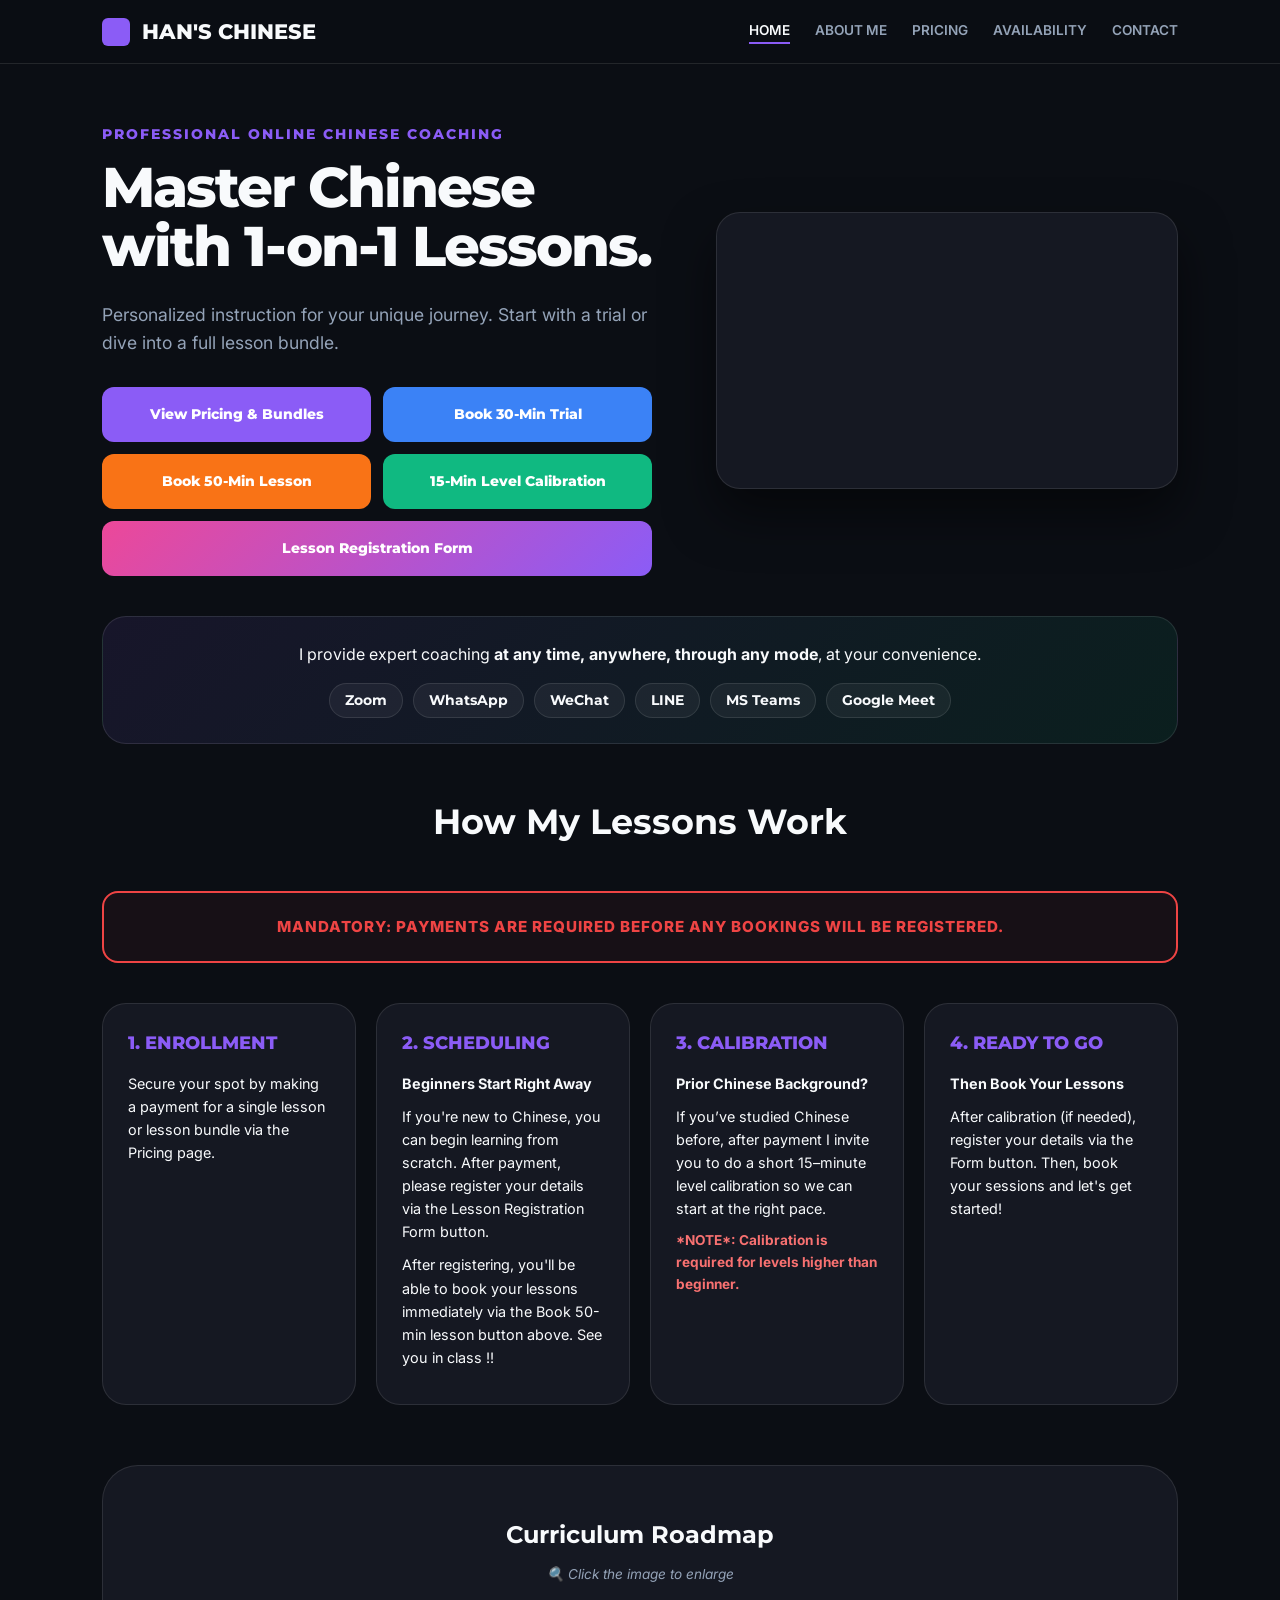
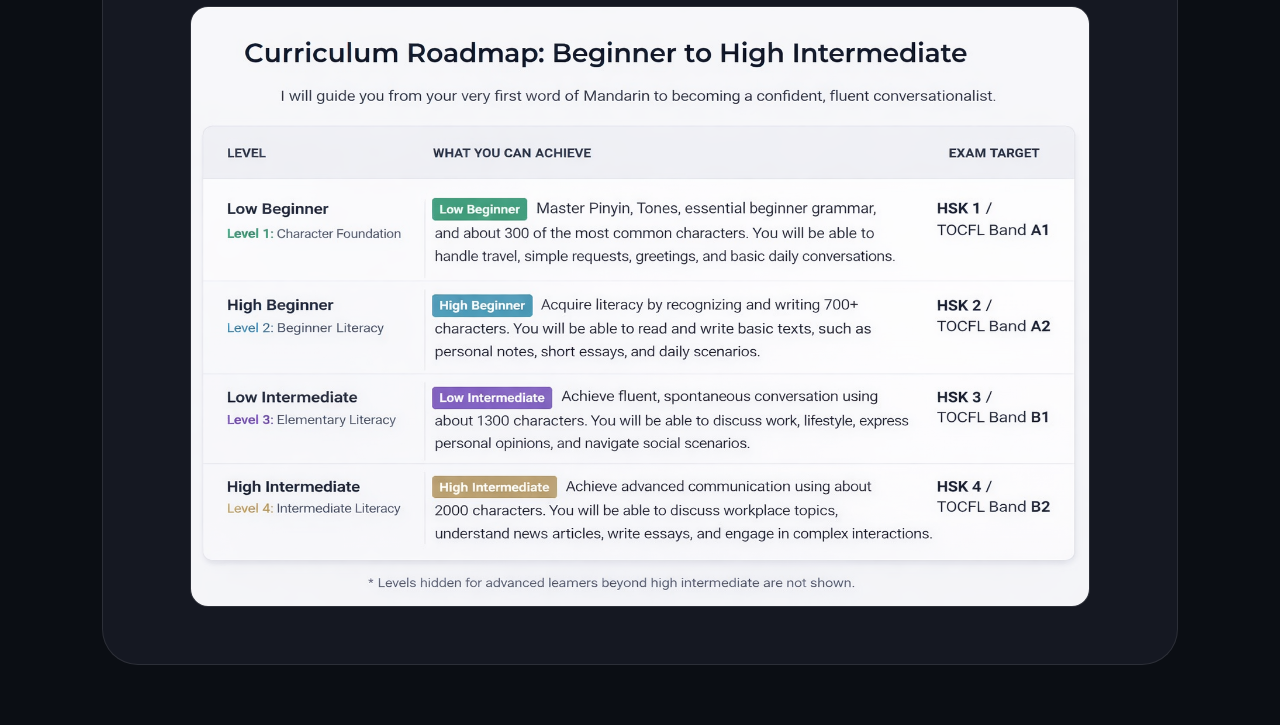
==== index.html @ 1863c6b6 "Update index.html" ====
<!DOCTYPE html>
<html lang="en">
<head>
    <meta charset="UTF-8">
    <meta name="viewport" content="width=device-width, initial-scale=1.0">
    <title>Han's Chinese | Professional 1-on-1 Coaching</title>
    <link href="https://fonts.googleapis.com/css2?family=Montserrat:wght@400;700;800&family=Inter:wght@400;500;600&display=swap" rel="stylesheet">
    <style>
        :root {
            --bg-dark: #0b0e14;
            --card-bg: rgba(26, 29, 41, 0.7);
            --accent-purple: #8b5cf6;
            --accent-orange: #f97316;
            --accent-green: #10b981;
            --accent-blue: #3b82f6;
            --accent-pink: linear-gradient(135deg, #ec4899 0%, #8b5cf6 100%);
            --text-main: #f8fafc;
            --text-dim: #94a3b8;
            --border: rgba(255, 255, 255, 0.1);
        }

        * { box-sizing: border-box; margin: 0; padding: 0; }
        body { 
            background-color: var(--bg-dark); 
            color: var(--text-main); 
            line-height: 1.6; 
            font-family: 'Inter', sans-serif;
            overflow-x: hidden;
        }

        h1, h2, h3, .logo, .btn, .t-btn, .sub-head, .step-header, .mode-tag { font-family: 'Montserrat', sans-serif; }

        nav { 
            display: flex; justify-content: space-between; align-items: center; 
            padding: 15px 8%; background: rgba(11, 14, 20, 0.95); 
            backdrop-filter: blur(12px); -webkit-backdrop-filter: blur(12px);
            position: sticky; top: 0; z-index: 1000; border-bottom: 1px solid var(--border); 
        }
        .logo { font-size: 1.3rem; font-weight: 800; cursor: pointer; display: flex; align-items: center; gap: 12px; }
        .logo-box { background: var(--accent-purple); width: 28px; height: 28px; border-radius: 6px; }
        .nav-links { display: flex; gap: 25px; }
        .nav-links a { color: var(--text-dim); text-decoration: none; transition: 0.3s; font-weight: 600; font-size: 0.85rem; cursor: pointer; }
        .nav-links a:hover, .nav-links a.active-link { color: var(--text-main); border-bottom: 2px solid var(--accent-purple); }

        section { padding: 60px 8%; max-width: 1400px; margin: 0 auto; display: none; }
        section.active { display: block; animation: fadeIn 0.7s ease-out; }
        @keyframes fadeIn { from { opacity: 0; transform: translateY(15px); } to { opacity: 1; transform: translateY(0); } }

        /* HOME STYLES */
        .hero { display: grid; grid-template-columns: 1.1fr 0.9fr; gap: 50px; align-items: center; margin-bottom: 40px; }
        .sub-head { color: var(--accent-purple); font-weight: 800; text-transform: uppercase; letter-spacing: 2px; font-size: 0.85rem; display: block; margin-bottom: 12px; }
        .hero-content h1 { font-size: 3.5rem; line-height: 1.05; font-weight: 800; margin-bottom: 25px; letter-spacing: -2px; }
        .hero-content p { color: var(--text-dim); font-size: 1.1rem; margin-bottom: 30px; }
        .video-box { background: var(--card-bg); padding: 10px; border-radius: 24px; border: 1px solid var(--border); box-shadow: 0 25px 50px rgba(0,0,0,0.5); }
        .video-box iframe { width: 100%; aspect-ratio: 16/9; border-radius: 16px; border: none; }
        .mode-highlight { background: linear-gradient(135deg, rgba(139, 92, 246, 0.1) 0%, rgba(16, 185, 129, 0.1) 100%); border: 1px solid var(--border); padding: 25px; border-radius: 24px; text-align: center; margin-bottom: 50px; }
        .mode-tags { display: flex; flex-wrap: wrap; justify-content: center; gap: 10px; margin-top: 15px; }
        .mode-tag { background: rgba(255,255,255,0.05); padding: 6px 15px; border-radius: 50px; font-size: 0.85rem; font-weight: 700; border: 1px solid var(--border); }

        /* BUTTONS */
        .btn-stack { display: grid; grid-template-columns: 1fr 1fr; gap: 12px; max-width: 550px; }
        .btn { padding: 16px; border-radius: 12px; border: none; font-weight: 800; cursor: pointer; transition: 0.3s; text-align: center; text-decoration: none; color: white; display: block; font-size: 0.9rem; }
        .btn-purple { background: var(--accent-purple); }
        .btn-orange { background: var(--accent-orange); }
        .btn-green { background: var(--accent-green); }
        .btn-blue { background: var(--accent-blue); }
        .btn-pink { background: var(--accent-pink); }
        .btn-wise { background: #00b67a; }
        .btn:hover { transform: translateY(-3px); filter: brightness(1.1); box-shadow: 0 10px 20px rgba(0,0,0,0.2); }
        .btn-full { grid-column: span 2; }

        /* ROADMAP & STEPS */
        .mandatory-box { border: 2px solid #ef4444; background: rgba(239, 68, 68, 0.05); color: #ef4444; padding: 22px; border-radius: 16px; text-align: center; font-weight: 800; margin: 40px 0; text-transform: uppercase; font-size: 0.95rem; letter-spacing: 1px; }
        .steps-grid { display: grid; grid-template-columns: repeat(4, 1fr); gap: 20px; margin-bottom: 60px; align-items: stretch; }
        .step-card { background: var(--card-bg); padding: 25px; border-radius: 24px; border: 1px solid var(--border); display: flex; flex-direction: column; }
        .step-header { font-weight: 800; color: var(--accent-purple); font-size: 1.1rem; margin-bottom: 15px; text-transform: uppercase; }
        .step-card p { font-size: 0.9rem; margin-bottom: 10px; }
        .roadmap-container { text-align:center; background: var(--card-bg); padding: 50px; border-radius: 36px; border: 1px solid var(--border); }
        .roadmap-img { width:100%; max-width:900px; margin-top:20px; border-radius:18px; cursor:zoom-in; border: 1px solid var(--border); }
        .click-hint { color: var(--text-dim); font-size: 0.85rem; font-style: italic; margin-top: 10px; display: block; }

        /* PRICING */
        .currency-helper { background: rgba(59, 130, 246, 0.1); border: 1px dashed var(--accent-blue); padding: 15px; border-radius: 12px; margin-bottom: 30px; text-align: center; font-size: 0.9rem; }
        .currency-helper a { color: var(--accent-blue); font-weight: 700; text-decoration: none; border-bottom: 1px solid var(--accent-blue); }
        .toggle-wrap { display: flex; justify-content: center; gap: 15px; margin-bottom: 40px; }
        .t-btn { padding: 14px 35px; border-radius: 100px; border: 2px solid var(--accent-purple); background: transparent; color: white; cursor: pointer; font-weight: 800; transition: 0.3s; }
        .t-btn.active { background: var(--accent-purple); }
        .p-grid { display: grid; grid-template-columns: repeat(auto-fit, minmax(320px, 1fr)); gap: 30px; justify-content: center; }
        .p-card { background: var(--card-bg); padding: 40px; border-radius: 32px; border: 1px solid var(--border); text-align: center; display: flex; flex-direction: column; }
        .p-card h3 { font-size: 1.2rem; margin-bottom: 10px; }
        .p-card h2 { font-size: 3.5rem; margin-bottom: 25px; font-weight: 800; color: var(--text-main); }
        .qr-row { display: grid; grid-template-columns: repeat(3, 1fr); gap: 12px; margin: 15px 0 5px; }
        .qr-box { background: white; padding: 6px; border-radius: 10px; cursor: pointer; transition: 0.2s; }
        .qr-box:hover { transform: scale(1.05); }
        .qr-box img { width: 100%; display: block; border-radius: 4px; }

        /* CONTACT SECTION - NEW FRIENDLY STYLE */
        .contact-box { background: var(--card-bg); padding: 60px; border-radius: 40px; border: 1px solid var(--border); max-width: 800px; margin: 0 auto; text-align: center; }
        .contact-icon { font-size: 3rem; margin-bottom: 20px; display: block; }
        .contact-title { font-size: 2.8rem; margin-bottom: 15px; font-weight: 800; background: var(--accent-pink); -webkit-background-clip: text; -webkit-text-fill-color: transparent; }
        .contact-intro { font-size: 1.1rem; color: var(--text-dim); margin-bottom: 40px; max-width: 500px; margin-left: auto; margin-right: auto; }
        .contact-method { background: rgba(255,255,255,0.03); padding: 30px; border-radius: 20px; border: 1px solid var(--border); display: inline-block; min-width: 300px; }
        .email-label { color: var(--accent-purple); font-weight: 800; text-transform: uppercase; letter-spacing: 2px; font-size: 0.8rem; margin-bottom: 8px; display: block; }
        .email-link { font-size: 1.6rem; color: var(--text-main); text-decoration: none; font-weight: 700; transition: 0.3s; }
        .email-link:hover { color: var(--accent-purple); }
        .time-badge { margin-top: 20px; display: inline-block; padding: 6px 15px; background: rgba(16, 185, 129, 0.1); border: 1px solid var(--accent-green); color: var(--accent-green); border-radius: 50px; font-size: 0.85rem; font-weight: 600; }

        /* MODAL */
        #modal { display: none; position: fixed; top: 0; left: 0; width: 100%; height: 100%; background: rgba(0,0,0,0.92); z-index: 2000; justify-content: center; align-items: center; padding: 20px; }
        #modal img { max-width: 100%; max-height: 90vh; border-radius: 12px; }

        @media (max-width: 1200px) { .steps-grid { grid-template-columns: repeat(2, 1fr); } }
        @media (max-width: 768px) { .hero, .steps-grid { grid-template-columns: 1fr; } .btn-stack { grid-template-columns: 1fr; } .btn-full { grid-column: span 1; } .nav-links { display: none; } .contact-box { padding: 40px 20px; } }
    </style>
</head>
<body>

    <nav>
        <div class="logo" onclick="navTo('home')"><div class="logo-box"></div> HAN'S CHINESE</div>
        <div class="nav-links">
            <a id="l-home" onclick="navTo('home')" class="active-link">HOME</a>
            <a id="l-about" onclick="navTo('about')">ABOUT ME</a>
            <a id="l-pricing" onclick="navTo('pricing')">PRICING</a>
            <a href="https://cal.com/sihan/general-availability-view-only" target="_blank">AVAILABILITY</a>
            <a id="l-contact" onclick="navTo('contact')">CONTACT</a>
        </div>
    </nav>

    <section id="home" class="active">
        <div class="hero">
            <div class="hero-content">
                <span class="sub-head">Professional Online Chinese Coaching</span>
                <h1>Master Chinese with 1-on-1 Lessons.</h1>
                <p>Personalized instruction for your unique journey. Start with a trial or dive into a full lesson bundle.</p>
                
                <div class="btn-stack">
                    <button class="btn btn-purple" onclick="navTo('pricing')">View Pricing & Bundles</button>
                    <a href="https://cal.com/sihan/30min" target="_blank" class="btn btn-blue">Book 30-Min Trial</a>
                    <a href="https://cal.com/sihan/50min" target="_blank" class="btn btn-orange">Book 50-Min Lesson</a>
                    <a href="https://forms.office.com/Pages/ResponsePage.aspx?id=DQSIkWdsW0yxEjajBLZtrQAAAAAAAAAAAAMAALq-qMVURThYUDlNU1I5VjZKT1JOODc4MEI1T0dHWi4u" target="_blank" class="btn btn-green">15-Min Level Calibration</a>
                    <a href="https://forms.office.com/Pages/ResponsePage.aspx?id=DQSIkWdsW0yxEjajBLZtrQAAAAAAAAAAAAMAALq-qMVUQzZQS0lMUE5QNEI5SEVDTlo2U1RQUkY4Ny4u" target="_blank" class="btn btn-pink btn-full">Lesson Registration Form</a>
                </div>
            </div>
            <div class="video-box">
                <iframe src="https://www.youtube.com/embed/JhUmcAdRCO4?autoplay=1&mute=1&loop=1&playlist=JhUmcAdRCO4" allow="autoplay; encrypted-media" allowfullscreen></iframe>
            </div>
        </div>

        <div class="mode-highlight">
            <p>I provide expert coaching <strong>at any time, anywhere, through any mode</strong>, at your convenience.</p>
            <div class="mode-tags">
                <div class="mode-tag">Zoom</div><div class="mode-tag">WhatsApp</div><div class="mode-tag">WeChat</div>
                <div class="mode-tag">LINE</div><div class="mode-tag">MS Teams</div><div class="mode-tag">Google Meet</div>
            </div>
        </div>

        <h2 style="text-align:center; font-size: 2.2rem; margin-bottom: 10px;">How My Lessons Work</h2>
        
        <div class="mandatory-box">
            MANDATORY: Payments are required before any bookings will be registered.
        </div>

        <div class="steps-grid">
            <div class="step-card">
                <div class="step-header">1. Enrollment</div>
                <p>Secure your spot by making a payment for a single lesson or lesson bundle via the Pricing page.</p>
            </div>
            <div class="step-card">
                <div class="step-header">2. Scheduling</div>
                <p><strong>Beginners Start Right Away</strong></p>
                <p>If you're new to Chinese, you can begin learning from scratch. After payment, please register your details via the Lesson Registration Form button.</p>
                <p>After registering, you'll be able to book your lessons immediately via the Book 50-min lesson button above. See you in class !!</p>
            </div>
            <div class="step-card">
                <div class="step-header">3. Calibration</div>
                <p><strong>Prior Chinese Background?</strong></p>
                <p>If you’ve studied Chinese before, after payment I invite you to do a short 15–minute level calibration so we can start at the right pace.</p>
                <p style="color: #f87171; font-weight: 700; font-size: 0.85rem;">*NOTE*: Calibration is required for levels higher than beginner.</p>
            </div>
            <div class="step-card">
                <div class="step-header">4. Ready to Go</div>
                <p><strong>Then Book Your Lessons</strong></p>
                <p>After calibration (if needed), register your details via the Form button. Then, book your sessions and let's get started!</p>
            </div>
        </div>

        <div class="roadmap-container">
            <h2>Curriculum Roadmap</h2>
            <span class="click-hint">🔍 Click the image to enlarge</span>
            <img src="Chi Lesson Roadmap for Eng Learners.png" class="roadmap-img" onclick="pop(this.src)" alt="Curriculum Roadmap">
        </div>
    </section>

    <section id="about">
        <div style="display: grid; grid-template-columns: 0.7fr 1.3fr; gap: 50px; align-items: start; background: var(--card-bg); padding: 50px; border-radius: 32px; border: 1px solid var(--border);">
            <div style="text-align: center;">
                <img src="placeholder.jpg" style="width: 100%; border-radius: 20px; border: 4px solid var(--accent-purple);" alt="Han's Profile">
            </div>
            <div>
                <h2 style="font-size: 3rem; margin-bottom: 20px;">Hello, I'm Han</h2>
                <p style="font-size: 1.1rem; margin-bottom: 30px;">I am Singaporean, of Chinese ethnicity, with a bilingual background in English and Mandarin. I would be delighted to assist you in beginning and continuing your Chinese learning journey.</p>
                <h3 style="margin-bottom: 15px; color: var(--accent-purple);">Qualifications</h3>
                <ul style="list-style: none; color: var(--text-dim);">
                    <li style="margin-bottom: 12px;">✓ Bachelor’s degree from RMIT University, Australia</li>
                    <li style="margin-bottom: 12px;">✓ TESOL Diploma</li>
                    <li style="margin-bottom: 12px;">✓ JLPT N3 Japanese Language Proficiency Certification</li>
                    <li style="margin-bottom: 12px;">✓ Lived/Worked in Singapore, Australia, Philippines, Canada, and Japan</li>
                    <li style="margin-bottom: 12px;">✓ Teaching experience at elementary school in Fukuoka, Japan</li>
                </ul>
            </div>
        </div>
    </section>

    <section id="pricing">
        <div style="text-align:center; margin-bottom:20px;">
            <p style="color:var(--accent-orange); font-weight:800; font-size: 1.2rem;">ALL FEES IN SINGAPORE DOLLARS (SGD)</p>
        </div>
        <div class="currency-helper">
            🌍 Not sure about the price in your currency? 
            <a href="https://www.google.com/search?q=SGD+to+USD" target="_blank">Click here for an Instant Currency Converter</a>
        </div>
        <div class="toggle-wrap">
            <button id="ts" class="t-btn active" onclick="setPr('s')">SINGLE LESSONS</button>
            <button id="tb" class="t-btn" onclick="setPr('b')">LESSON BUNDLES</button>
        </div>
        <div id="ps" class="p-grid">
            <div class="p-card">
                <h3>30-Min Trial</h3><h2>$20</h2>
                <div class="qr-row">
                    <div class="qr-box" onclick="pop('paypal-20.png')"><img src="paypal-20.png"></div>
                    <div class="qr-box" onclick="pop('wise-20.png')"><img src="wise-20.png"></div>
                    <div class="qr-box" onclick="pop('alipay-20.jpeg')"><img src="alipay-20.jpeg"></div>
                </div>
                <span class="click-hint" style="margin-bottom: 15px;">🔍 Click QR to enlarge</span>
                <a href="https://www.paypal.com/ncp/payment/SRLXUXVQHPX5Y" target="_blank" class="btn btn-purple">Pay via PayPal</a>
                <a href="https://wise.com/pay/me/shchen81" target="_blank" class="btn btn-wise" style="margin-top:8px;">Pay via Wise</a>
            </div>
            <div class="p-card">
                <h3>50-Min Lesson</h3><h2>$50</h2>
                <div class="qr-row">
                    <div class="qr-box" onclick="pop('paypal-50.png')"><img src="paypal-50.png"></div>
                    <div class="qr-box" onclick="pop('wise-50.png')"><img src="wise-50.png"></div>
                    <div class="qr-box" onclick="pop('alipay-50.jpeg')"><img src="alipay-50.jpeg"></div>
                </div>
                <span class="click-hint" style="margin-bottom: 15px;">🔍 Click QR to enlarge</span>
                <a href="https://www.paypal.com/ncp/payment/2PR4WY2H9E762" target="_blank" class="btn btn-purple">Pay via PayPal</a>
                <a href="https://wise.com/pay/me/shchen81" target="_blank" class="btn btn-wise" style="margin-top:8px;">Pay via Wise</a>
            </div>
        </div>
        <div id="pb" class="p-grid" style="display:none;">
            <div class="p-card">
                <h3>5 Lessons</h3><h2>$245</h2>
                <div class="qr-row">
                    <div class="qr-box" onclick="pop('paypal-245.png')"><img src="paypal-245.png"></div>
                    <div class="qr-box" onclick="pop('wise-245.png')"><img src="wise-245.png"></div>
                    <div class="qr-box" onclick="pop('alipay-245.jpeg')"><img src="alipay-245.jpeg"></div>
                </div>
                <span class="click-hint" style="margin-bottom: 15px;">🔍 Click QR to enlarge</span>
                <a href="https://www.paypal.com/ncp/payment/JXGK2EWQ49Y9L" target="_blank" class="btn btn-purple">Pay via PayPal</a>
                <a href="https://wise.com/pay/me/shchen81" target="_blank" class="btn btn-wise" style="margin-top:8px;">Pay via Wise</a>
            </div>
            <div class="p-card">
                <h3>10 Lessons</h3><h2>$490</h2>
                <div class="qr-row">
                    <div class="qr-box" onclick="pop('paypal-490.png')"><img src="paypal-490.png"></div>
                    <div class="qr-box" onclick="pop('wise-490.png')"><img src="wise-490.png"></div>
                    <div class="qr-box" onclick="pop('alipay-490.jpeg')"><img src="alipay-490.jpeg"></div>
                </div>
                <span class="click-hint" style="margin-bottom: 15px;">🔍 Click QR to enlarge</span>
                <a href="https://www.paypal.com/ncp/payment/YXQ2YVFEACN3Y" target="_blank" class="btn btn-purple">Pay via PayPal</a>
                <a href="https://wise.com/pay/me/shchen81" target="_blank" class="btn btn-wise" style="margin-top:8px;">Pay via Wise</a>
            </div>
            <div class="p-card">
                <h3>20 Lessons</h3><h2>$970</h2>
                <div class="qr-row">
                    <div class="qr-box" onclick="pop('paypal-970.png')"><img src="paypal-970.png"></div>
                    <div class="qr-box" onclick="pop('wise-970.png')"><img src="wise-970.png"></div>
                    <div class="qr-box" onclick="pop('alipay-970.jpeg')"><img src="alipay-970.jpeg"></div>
                </div>
                <span class="click-hint" style="margin-bottom: 15px;">🔍 Click QR to enlarge</span>
                <a href="https://www.paypal.com/ncp/payment/HBNXK3T4W7QAL" target="_blank" class="btn btn-purple">Pay via PayPal</a>
                <a href="https://wise.com/pay/me/shchen81" target="_blank" class="btn btn-wise" style="margin-top:8px;">Pay via Wise</a>
            </div>
        </div>
    </section>

    <section id="contact">
        <div class="contact-box">
            <span class="contact-icon">👋</span>
            <h2 class="contact-title">Let’s Connect!</h2>
            <p class="contact-intro">Have a question about the curriculum or scheduling? I'm here to help you on your language journey.</p>
            
            <div class="contact-method">
                <span class="email-label">Preferred Contact Email</span>
                <a href="mailto:shchen81@gmail.com" class="email-link">shchen81@gmail.com</a>
                <br>
                <div class="time-badge">Response time: Usually within 3 days</div>
            </div>
            
            <p style="margin-top: 40px; color: var(--text-dim); font-size: 0.9rem;">Looking forward to hearing from you!</p>
        </div>
    </section>

    <div id="modal" onclick="this.style.display='none'"><img id="mImg" src=""></div>

    <script>
        function navTo(id) {
            document.querySelectorAll('section').forEach(s => s.classList.remove('active'));
            document.querySelectorAll('.nav-links a').forEach(a => a.classList.remove('active-link'));
            
            const targetSection = document.getElementById(id);
            if (targetSection) {
                targetSection.classList.add('active');
                const link = document.getElementById('l-' + id);
                if(link) link.classList.add('active-link');
                
                // FIXED: This updates the URL so refresh works
                window.location.hash = id;
                window.scrollTo(0,0);
            }
        }

        function setPr(t) {
            document.getElementById('ps').style.display = t === 's' ? 'grid' : 'none';
            document.getElementById('pb').style.display = t === 'b' ? 'grid' : 'none';
            document.getElementById('ts').classList.toggle('active', t === 's');
            document.getElementById('tb').classList.toggle('active', t === 'b');
        }

        function pop(s) { document.getElementById('mImg').src = s; document.getElementById('modal').style.display = 'flex'; }

        // FIXED: This runs when the page loads to check if the user refreshed a specific tab
        window.addEventListener('load', () => {
            const hash = window.location.hash.replace('#', '');
            if (hash && ['home', 'about', 'pricing', 'contact'].includes(hash)) {
                navTo(hash);
            } else {
                navTo('home');
            }
        });
    </script>
</body>
</html>
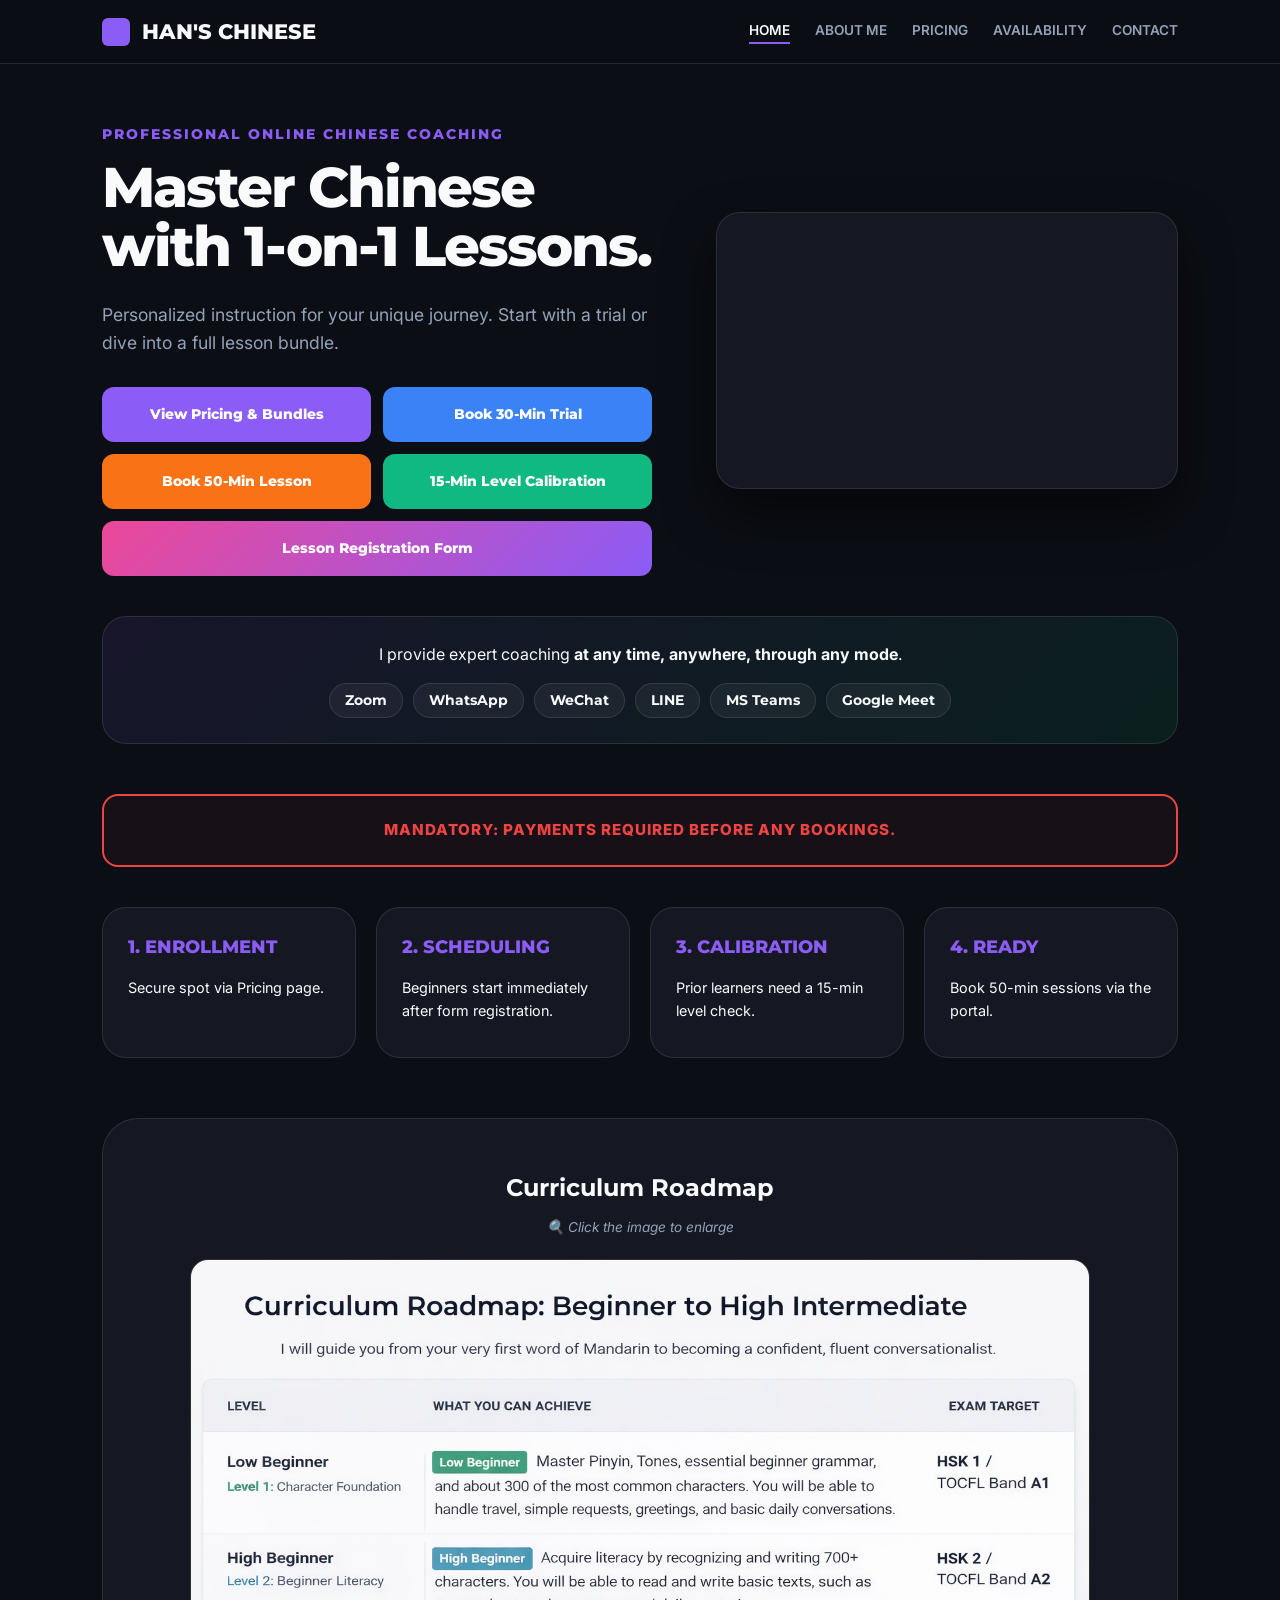
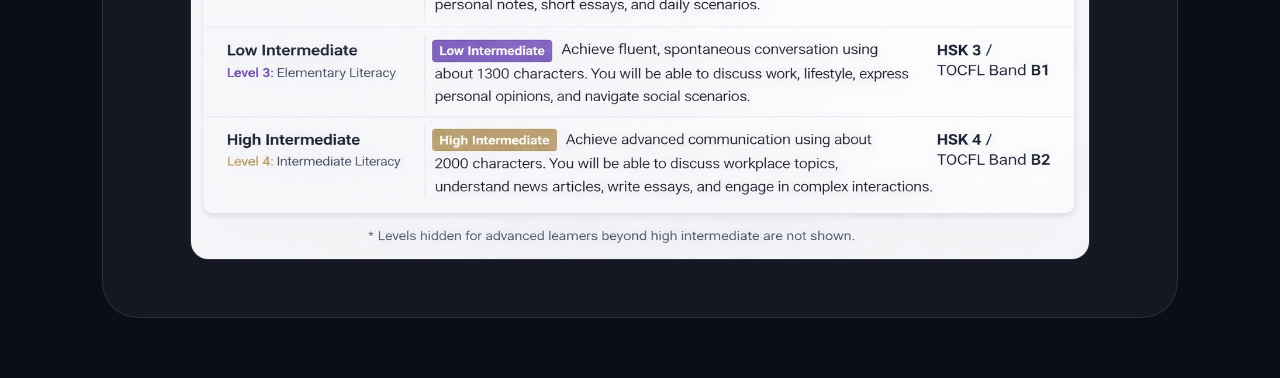
==== commit 2ee4415f: "Update index.html" ====
--- a/index.html
+++ b/index.html
@@ -42,11 +42,12 @@
         .nav-links a { color: var(--text-dim); text-decoration: none; transition: 0.3s; font-weight: 600; font-size: 0.85rem; cursor: pointer; }
         .nav-links a:hover, .nav-links a.active-link { color: var(--text-main); border-bottom: 2px solid var(--accent-purple); }
 
+        /* SECTION CONTROL - No flicker logic */
         section { padding: 60px 8%; max-width: 1400px; margin: 0 auto; display: none; }
-        section.active { display: block; animation: fadeIn 0.7s ease-out; }
-        @keyframes fadeIn { from { opacity: 0; transform: translateY(15px); } to { opacity: 1; transform: translateY(0); } }
-
-        /* HOME STYLES */
+        section.active { display: block; animation: fadeIn 0.4s ease-out; }
+        @keyframes fadeIn { from { opacity: 0; } to { opacity: 1; } }
+
+        /* HERO & CONTENT */
         .hero { display: grid; grid-template-columns: 1.1fr 0.9fr; gap: 50px; align-items: center; margin-bottom: 40px; }
         .sub-head { color: var(--accent-purple); font-weight: 800; text-transform: uppercase; letter-spacing: 2px; font-size: 0.85rem; display: block; margin-bottom: 12px; }
         .hero-content h1 { font-size: 3.5rem; line-height: 1.05; font-weight: 800; margin-bottom: 25px; letter-spacing: -2px; }
@@ -57,7 +58,7 @@
         .mode-tags { display: flex; flex-wrap: wrap; justify-content: center; gap: 10px; margin-top: 15px; }
         .mode-tag { background: rgba(255,255,255,0.05); padding: 6px 15px; border-radius: 50px; font-size: 0.85rem; font-weight: 700; border: 1px solid var(--border); }
 
-        /* BUTTONS */
+        /* BUTTON STYLES */
         .btn-stack { display: grid; grid-template-columns: 1fr 1fr; gap: 12px; max-width: 550px; }
         .btn { padding: 16px; border-radius: 12px; border: none; font-weight: 800; cursor: pointer; transition: 0.3s; text-align: center; text-decoration: none; color: white; display: block; font-size: 0.9rem; }
         .btn-purple { background: var(--accent-purple); }
@@ -79,7 +80,7 @@
         .roadmap-img { width:100%; max-width:900px; margin-top:20px; border-radius:18px; cursor:zoom-in; border: 1px solid var(--border); }
         .click-hint { color: var(--text-dim); font-size: 0.85rem; font-style: italic; margin-top: 10px; display: block; }
 
-        /* PRICING */
+        /* PRICING STYLES */
         .currency-helper { background: rgba(59, 130, 246, 0.1); border: 1px dashed var(--accent-blue); padding: 15px; border-radius: 12px; margin-bottom: 30px; text-align: center; font-size: 0.9rem; }
         .currency-helper a { color: var(--accent-blue); font-weight: 700; text-decoration: none; border-bottom: 1px solid var(--accent-blue); }
         .toggle-wrap { display: flex; justify-content: center; gap: 15px; margin-bottom: 40px; }
@@ -91,26 +92,22 @@
         .p-card h2 { font-size: 3.5rem; margin-bottom: 25px; font-weight: 800; color: var(--text-main); }
         .qr-row { display: grid; grid-template-columns: repeat(3, 1fr); gap: 12px; margin: 15px 0 5px; }
         .qr-box { background: white; padding: 6px; border-radius: 10px; cursor: pointer; transition: 0.2s; }
-        .qr-box:hover { transform: scale(1.05); }
         .qr-box img { width: 100%; display: block; border-radius: 4px; }
 
-        /* CONTACT SECTION - NEW FRIENDLY STYLE */
+        /* FRIENDLY CONTACT */
         .contact-box { background: var(--card-bg); padding: 60px; border-radius: 40px; border: 1px solid var(--border); max-width: 800px; margin: 0 auto; text-align: center; }
         .contact-icon { font-size: 3rem; margin-bottom: 20px; display: block; }
         .contact-title { font-size: 2.8rem; margin-bottom: 15px; font-weight: 800; background: var(--accent-pink); -webkit-background-clip: text; -webkit-text-fill-color: transparent; }
-        .contact-intro { font-size: 1.1rem; color: var(--text-dim); margin-bottom: 40px; max-width: 500px; margin-left: auto; margin-right: auto; }
-        .contact-method { background: rgba(255,255,255,0.03); padding: 30px; border-radius: 20px; border: 1px solid var(--border); display: inline-block; min-width: 300px; }
+        .contact-method { background: rgba(255,255,255,0.03); padding: 30px; border-radius: 20px; border: 1px solid var(--border); display: inline-block; min-width: 300px; margin-top: 20px;}
         .email-label { color: var(--accent-purple); font-weight: 800; text-transform: uppercase; letter-spacing: 2px; font-size: 0.8rem; margin-bottom: 8px; display: block; }
-        .email-link { font-size: 1.6rem; color: var(--text-main); text-decoration: none; font-weight: 700; transition: 0.3s; }
-        .email-link:hover { color: var(--accent-purple); }
+        .email-link { font-size: 1.6rem; color: var(--text-main); text-decoration: none; font-weight: 700; }
         .time-badge { margin-top: 20px; display: inline-block; padding: 6px 15px; background: rgba(16, 185, 129, 0.1); border: 1px solid var(--accent-green); color: var(--accent-green); border-radius: 50px; font-size: 0.85rem; font-weight: 600; }
 
         /* MODAL */
         #modal { display: none; position: fixed; top: 0; left: 0; width: 100%; height: 100%; background: rgba(0,0,0,0.92); z-index: 2000; justify-content: center; align-items: center; padding: 20px; }
         #modal img { max-width: 100%; max-height: 90vh; border-radius: 12px; }
 
-        @media (max-width: 1200px) { .steps-grid { grid-template-columns: repeat(2, 1fr); } }
-        @media (max-width: 768px) { .hero, .steps-grid { grid-template-columns: 1fr; } .btn-stack { grid-template-columns: 1fr; } .btn-full { grid-column: span 1; } .nav-links { display: none; } .contact-box { padding: 40px 20px; } }
+        @media (max-width: 768px) { .hero, .steps-grid { grid-template-columns: 1fr; } .btn-stack { grid-template-columns: 1fr; } .nav-links { display: none; } }
     </style>
 </head>
 <body>
@@ -118,7 +115,7 @@
     <nav>
         <div class="logo" onclick="navTo('home')"><div class="logo-box"></div> HAN'S CHINESE</div>
         <div class="nav-links">
-            <a id="l-home" onclick="navTo('home')" class="active-link">HOME</a>
+            <a id="l-home" onclick="navTo('home')">HOME</a>
             <a id="l-about" onclick="navTo('about')">ABOUT ME</a>
             <a id="l-pricing" onclick="navTo('pricing')">PRICING</a>
             <a href="https://cal.com/sihan/general-availability-view-only" target="_blank">AVAILABILITY</a>
@@ -126,13 +123,12 @@
         </div>
     </nav>
 
-    <section id="home" class="active">
+    <section id="home">
         <div class="hero">
             <div class="hero-content">
                 <span class="sub-head">Professional Online Chinese Coaching</span>
                 <h1>Master Chinese with 1-on-1 Lessons.</h1>
                 <p>Personalized instruction for your unique journey. Start with a trial or dive into a full lesson bundle.</p>
-                
                 <div class="btn-stack">
                     <button class="btn btn-purple" onclick="navTo('pricing')">View Pricing & Bundles</button>
                     <a href="https://cal.com/sihan/30min" target="_blank" class="btn btn-blue">Book 30-Min Trial</a>
@@ -145,80 +141,47 @@
                 <iframe src="https://www.youtube.com/embed/JhUmcAdRCO4?autoplay=1&mute=1&loop=1&playlist=JhUmcAdRCO4" allow="autoplay; encrypted-media" allowfullscreen></iframe>
             </div>
         </div>
-
         <div class="mode-highlight">
-            <p>I provide expert coaching <strong>at any time, anywhere, through any mode</strong>, at your convenience.</p>
+            <p>I provide expert coaching <strong>at any time, anywhere, through any mode</strong>.</p>
             <div class="mode-tags">
                 <div class="mode-tag">Zoom</div><div class="mode-tag">WhatsApp</div><div class="mode-tag">WeChat</div>
                 <div class="mode-tag">LINE</div><div class="mode-tag">MS Teams</div><div class="mode-tag">Google Meet</div>
             </div>
         </div>
-
-        <h2 style="text-align:center; font-size: 2.2rem; margin-bottom: 10px;">How My Lessons Work</h2>
-        
-        <div class="mandatory-box">
-            MANDATORY: Payments are required before any bookings will be registered.
-        </div>
-
+        <div class="mandatory-box">MANDATORY: Payments required before any bookings.</div>
         <div class="steps-grid">
-            <div class="step-card">
-                <div class="step-header">1. Enrollment</div>
-                <p>Secure your spot by making a payment for a single lesson or lesson bundle via the Pricing page.</p>
-            </div>
-            <div class="step-card">
-                <div class="step-header">2. Scheduling</div>
-                <p><strong>Beginners Start Right Away</strong></p>
-                <p>If you're new to Chinese, you can begin learning from scratch. After payment, please register your details via the Lesson Registration Form button.</p>
-                <p>After registering, you'll be able to book your lessons immediately via the Book 50-min lesson button above. See you in class !!</p>
-            </div>
-            <div class="step-card">
-                <div class="step-header">3. Calibration</div>
-                <p><strong>Prior Chinese Background?</strong></p>
-                <p>If you’ve studied Chinese before, after payment I invite you to do a short 15–minute level calibration so we can start at the right pace.</p>
-                <p style="color: #f87171; font-weight: 700; font-size: 0.85rem;">*NOTE*: Calibration is required for levels higher than beginner.</p>
-            </div>
-            <div class="step-card">
-                <div class="step-header">4. Ready to Go</div>
-                <p><strong>Then Book Your Lessons</strong></p>
-                <p>After calibration (if needed), register your details via the Form button. Then, book your sessions and let's get started!</p>
-            </div>
-        </div>
-
+            <div class="step-card"><div class="step-header">1. Enrollment</div><p>Secure spot via Pricing page.</p></div>
+            <div class="step-card"><div class="step-header">2. Scheduling</div><p>Beginners start immediately after form registration.</p></div>
+            <div class="step-card"><div class="step-header">3. Calibration</div><p>Prior learners need a 15-min level check.</p></div>
+            <div class="step-card"><div class="step-header">4. Ready</div><p>Book 50-min sessions via the portal.</p></div>
+        </div>
         <div class="roadmap-container">
             <h2>Curriculum Roadmap</h2>
             <span class="click-hint">🔍 Click the image to enlarge</span>
-            <img src="Chi Lesson Roadmap for Eng Learners.png" class="roadmap-img" onclick="pop(this.src)" alt="Curriculum Roadmap">
+            <img src="Chi Lesson Roadmap for Eng Learners.png" class="roadmap-img" onclick="pop(this.src)">
         </div>
     </section>
 
     <section id="about">
-        <div style="display: grid; grid-template-columns: 0.7fr 1.3fr; gap: 50px; align-items: start; background: var(--card-bg); padding: 50px; border-radius: 32px; border: 1px solid var(--border);">
-            <div style="text-align: center;">
-                <img src="placeholder.jpg" style="width: 100%; border-radius: 20px; border: 4px solid var(--accent-purple);" alt="Han's Profile">
-            </div>
+        <div style="display: grid; grid-template-columns: 0.7fr 1.3fr; gap: 50px; background: var(--card-bg); padding: 50px; border-radius: 32px; border: 1px solid var(--border);">
+            <div style="text-align: center;"><img src="placeholder.jpg" style="width: 100%; border-radius: 20px; border: 4px solid var(--accent-purple);"></div>
             <div>
                 <h2 style="font-size: 3rem; margin-bottom: 20px;">Hello, I'm Han</h2>
-                <p style="font-size: 1.1rem; margin-bottom: 30px;">I am Singaporean, of Chinese ethnicity, with a bilingual background in English and Mandarin. I would be delighted to assist you in beginning and continuing your Chinese learning journey.</p>
-                <h3 style="margin-bottom: 15px; color: var(--accent-purple);">Qualifications</h3>
+                <p>Singaporean, bilingual in English and Mandarin. I help you master Chinese through structured online curriculum.</p>
+                <br>
+                <h3 style="color: var(--accent-purple);">Qualifications</h3>
                 <ul style="list-style: none; color: var(--text-dim);">
-                    <li style="margin-bottom: 12px;">✓ Bachelor’s degree from RMIT University, Australia</li>
-                    <li style="margin-bottom: 12px;">✓ TESOL Diploma</li>
-                    <li style="margin-bottom: 12px;">✓ JLPT N3 Japanese Language Proficiency Certification</li>
-                    <li style="margin-bottom: 12px;">✓ Lived/Worked in Singapore, Australia, Philippines, Canada, and Japan</li>
-                    <li style="margin-bottom: 12px;">✓ Teaching experience at elementary school in Fukuoka, Japan</li>
+                    <li>✓ Bachelor’s degree (RMIT Australia)</li>
+                    <li>✓ TESOL Diploma</li>
+                    <li>✓ Teaching experience in Japan</li>
                 </ul>
             </div>
         </div>
     </section>
 
     <section id="pricing">
-        <div style="text-align:center; margin-bottom:20px;">
-            <p style="color:var(--accent-orange); font-weight:800; font-size: 1.2rem;">ALL FEES IN SINGAPORE DOLLARS (SGD)</p>
-        </div>
-        <div class="currency-helper">
-            🌍 Not sure about the price in your currency? 
-            <a href="https://www.google.com/search?q=SGD+to+USD" target="_blank">Click here for an Instant Currency Converter</a>
-        </div>
+        <div style="text-align:center; margin-bottom:20px;"><p style="color:var(--accent-orange); font-weight:800;">ALL FEES IN SINGAPORE DOLLARS (SGD)</p></div>
+        <div class="currency-helper">🌍 <a href="https://www.google.com/search?q=SGD+to+USD" target="_blank">Click here for an Instant Currency Converter</a></div>
         <div class="toggle-wrap">
             <button id="ts" class="t-btn active" onclick="setPr('s')">SINGLE LESSONS</button>
             <button id="tb" class="t-btn" onclick="setPr('b')">LESSON BUNDLES</button>
@@ -231,9 +194,9 @@
                     <div class="qr-box" onclick="pop('wise-20.png')"><img src="wise-20.png"></div>
                     <div class="qr-box" onclick="pop('alipay-20.jpeg')"><img src="alipay-20.jpeg"></div>
                 </div>
-                <span class="click-hint" style="margin-bottom: 15px;">🔍 Click QR to enlarge</span>
-                <a href="https://www.paypal.com/ncp/payment/SRLXUXVQHPX5Y" target="_blank" class="btn btn-purple">Pay via PayPal</a>
-                <a href="https://wise.com/pay/me/shchen81" target="_blank" class="btn btn-wise" style="margin-top:8px;">Pay via Wise</a>
+                <span class="click-hint">🔍 Click QR to enlarge</span>
+                <a href="https://www.paypal.com/ncp/payment/SRLXUXVQHPX5Y" target="_blank" class="btn btn-purple">Pay PayPal</a>
+                <a href="https://wise.com/pay/me/shchen81" target="_blank" class="btn btn-wise" style="margin-top:8px;">Pay Wise</a>
             </div>
             <div class="p-card">
                 <h3>50-Min Lesson</h3><h2>$50</h2>
@@ -242,9 +205,9 @@
                     <div class="qr-box" onclick="pop('wise-50.png')"><img src="wise-50.png"></div>
                     <div class="qr-box" onclick="pop('alipay-50.jpeg')"><img src="alipay-50.jpeg"></div>
                 </div>
-                <span class="click-hint" style="margin-bottom: 15px;">🔍 Click QR to enlarge</span>
-                <a href="https://www.paypal.com/ncp/payment/2PR4WY2H9E762" target="_blank" class="btn btn-purple">Pay via PayPal</a>
-                <a href="https://wise.com/pay/me/shchen81" target="_blank" class="btn btn-wise" style="margin-top:8px;">Pay via Wise</a>
+                <span class="click-hint">🔍 Click QR to enlarge</span>
+                <a href="https://www.paypal.com/ncp/payment/2PR4WY2H9E762" target="_blank" class="btn btn-purple">Pay PayPal</a>
+                <a href="https://wise.com/pay/me/shchen81" target="_blank" class="btn btn-wise" style="margin-top:8px;">Pay Wise</a>
             </div>
         </div>
         <div id="pb" class="p-grid" style="display:none;">
@@ -255,9 +218,9 @@
                     <div class="qr-box" onclick="pop('wise-245.png')"><img src="wise-245.png"></div>
                     <div class="qr-box" onclick="pop('alipay-245.jpeg')"><img src="alipay-245.jpeg"></div>
                 </div>
-                <span class="click-hint" style="margin-bottom: 15px;">🔍 Click QR to enlarge</span>
-                <a href="https://www.paypal.com/ncp/payment/JXGK2EWQ49Y9L" target="_blank" class="btn btn-purple">Pay via PayPal</a>
-                <a href="https://wise.com/pay/me/shchen81" target="_blank" class="btn btn-wise" style="margin-top:8px;">Pay via Wise</a>
+                <span class="click-hint">🔍 Click QR to enlarge</span>
+                <a href="https://www.paypal.com/ncp/payment/JXGK2EWQ49Y9L" target="_blank" class="btn btn-purple">Pay PayPal</a>
+                <a href="https://wise.com/pay/me/shchen81" target="_blank" class="btn btn-wise" style="margin-top:8px;">Pay Wise</a>
             </div>
             <div class="p-card">
                 <h3>10 Lessons</h3><h2>$490</h2>
@@ -266,9 +229,9 @@
                     <div class="qr-box" onclick="pop('wise-490.png')"><img src="wise-490.png"></div>
                     <div class="qr-box" onclick="pop('alipay-490.jpeg')"><img src="alipay-490.jpeg"></div>
                 </div>
-                <span class="click-hint" style="margin-bottom: 15px;">🔍 Click QR to enlarge</span>
-                <a href="https://www.paypal.com/ncp/payment/YXQ2YVFEACN3Y" target="_blank" class="btn btn-purple">Pay via PayPal</a>
-                <a href="https://wise.com/pay/me/shchen81" target="_blank" class="btn btn-wise" style="margin-top:8px;">Pay via Wise</a>
+                <span class="click-hint">🔍 Click QR to enlarge</span>
+                <a href="https://www.paypal.com/ncp/payment/YXQ2YVFEACN3Y" target="_blank" class="btn btn-purple">Pay PayPal</a>
+                <a href="https://wise.com/pay/me/shchen81" target="_blank" class="btn btn-wise" style="margin-top:8px;">Pay Wise</a>
             </div>
             <div class="p-card">
                 <h3>20 Lessons</h3><h2>$970</h2>
@@ -277,9 +240,9 @@
                     <div class="qr-box" onclick="pop('wise-970.png')"><img src="wise-970.png"></div>
                     <div class="qr-box" onclick="pop('alipay-970.jpeg')"><img src="alipay-970.jpeg"></div>
                 </div>
-                <span class="click-hint" style="margin-bottom: 15px;">🔍 Click QR to enlarge</span>
-                <a href="https://www.paypal.com/ncp/payment/HBNXK3T4W7QAL" target="_blank" class="btn btn-purple">Pay via PayPal</a>
-                <a href="https://wise.com/pay/me/shchen81" target="_blank" class="btn btn-wise" style="margin-top:8px;">Pay via Wise</a>
+                <span class="click-hint">🔍 Click QR to enlarge</span>
+                <a href="https://www.paypal.com/ncp/payment/HBNXK3T4W7QAL" target="_blank" class="btn btn-purple">Pay PayPal</a>
+                <a href="https://wise.com/pay/me/shchen81" target="_blank" class="btn btn-wise" style="margin-top:8px;">Pay Wise</a>
             </div>
         </div>
     </section>
@@ -288,37 +251,44 @@
         <div class="contact-box">
             <span class="contact-icon">👋</span>
             <h2 class="contact-title">Let’s Connect!</h2>
-            <p class="contact-intro">Have a question about the curriculum or scheduling? I'm here to help you on your language journey.</p>
-            
+            <p>Questions? I'm here to help you start your journey.</p>
             <div class="contact-method">
-                <span class="email-label">Preferred Contact Email</span>
+                <span class="email-label">Email Me Directly</span>
                 <a href="mailto:shchen81@gmail.com" class="email-link">shchen81@gmail.com</a>
                 <br>
-                <div class="time-badge">Response time: Usually within 3 days</div>
-            </div>
+                <div class="time-badge">Response time: Within 3 days</div>
+            </div>
+        </div>
+    </section>
+
+    <div id="modal" onclick="this.style.display='none'"><img id="mImg" src=""></div>
+
+    <script>
+        // NO-FLICKER ROUTING LOGIC
+        function navTo(id) {
+            const sections = ['home', 'about', 'pricing', 'contact'];
+            if (!sections.includes(id)) id = 'home';
+
+            sections.forEach(s => {
+                const el = document.getElementById(s);
+                const link = document.getElementById('l-' + s);
+                if (el) el.classList.remove('active');
+                if (link) link.classList.remove('active-link');
+            });
+
+            document.getElementById(id).classList.add('active');
+            const activeLink = document.getElementById('l-' + id);
+            if (activeLink) activeLink.classList.add('active-link');
             
-            <p style="margin-top: 40px; color: var(--text-dim); font-size: 0.9rem;">Looking forward to hearing from you!</p>
-        </div>
-    </section>
-
-    <div id="modal" onclick="this.style.display='none'"><img id="mImg" src=""></div>
-
-    <script>
-        function navTo(id) {
-            document.querySelectorAll('section').forEach(s => s.classList.remove('active'));
-            document.querySelectorAll('.nav-links a').forEach(a => a.classList.remove('active-link'));
-            
-            const targetSection = document.getElementById(id);
-            if (targetSection) {
-                targetSection.classList.add('active');
-                const link = document.getElementById('l-' + id);
-                if(link) link.classList.add('active-link');
-                
-                // FIXED: This updates the URL so refresh works
-                window.location.hash = id;
-                window.scrollTo(0,0);
+            if (window.location.hash.replace('#', '') !== id) {
+                history.replaceState(null, null, '#' + id);
             }
-        }
+            window.scrollTo(0,0);
+        }
+
+        // INIT LOAD - Run before images/heavy content to prevent flicker
+        const currentHash = window.location.hash.replace('#', '');
+        navTo(currentHash || 'home');
 
         function setPr(t) {
             document.getElementById('ps').style.display = t === 's' ? 'grid' : 'none';
@@ -328,16 +298,9 @@
         }
 
         function pop(s) { document.getElementById('mImg').src = s; document.getElementById('modal').style.display = 'flex'; }
-
-        // FIXED: This runs when the page loads to check if the user refreshed a specific tab
-        window.addEventListener('load', () => {
-            const hash = window.location.hash.replace('#', '');
-            if (hash && ['home', 'about', 'pricing', 'contact'].includes(hash)) {
-                navTo(hash);
-            } else {
-                navTo('home');
-            }
-        });
+        
+        // Handle back/forward browser buttons
+        window.onpopstate = () => navTo(window.location.hash.replace('#', ''));
     </script>
 </body>
 </html>
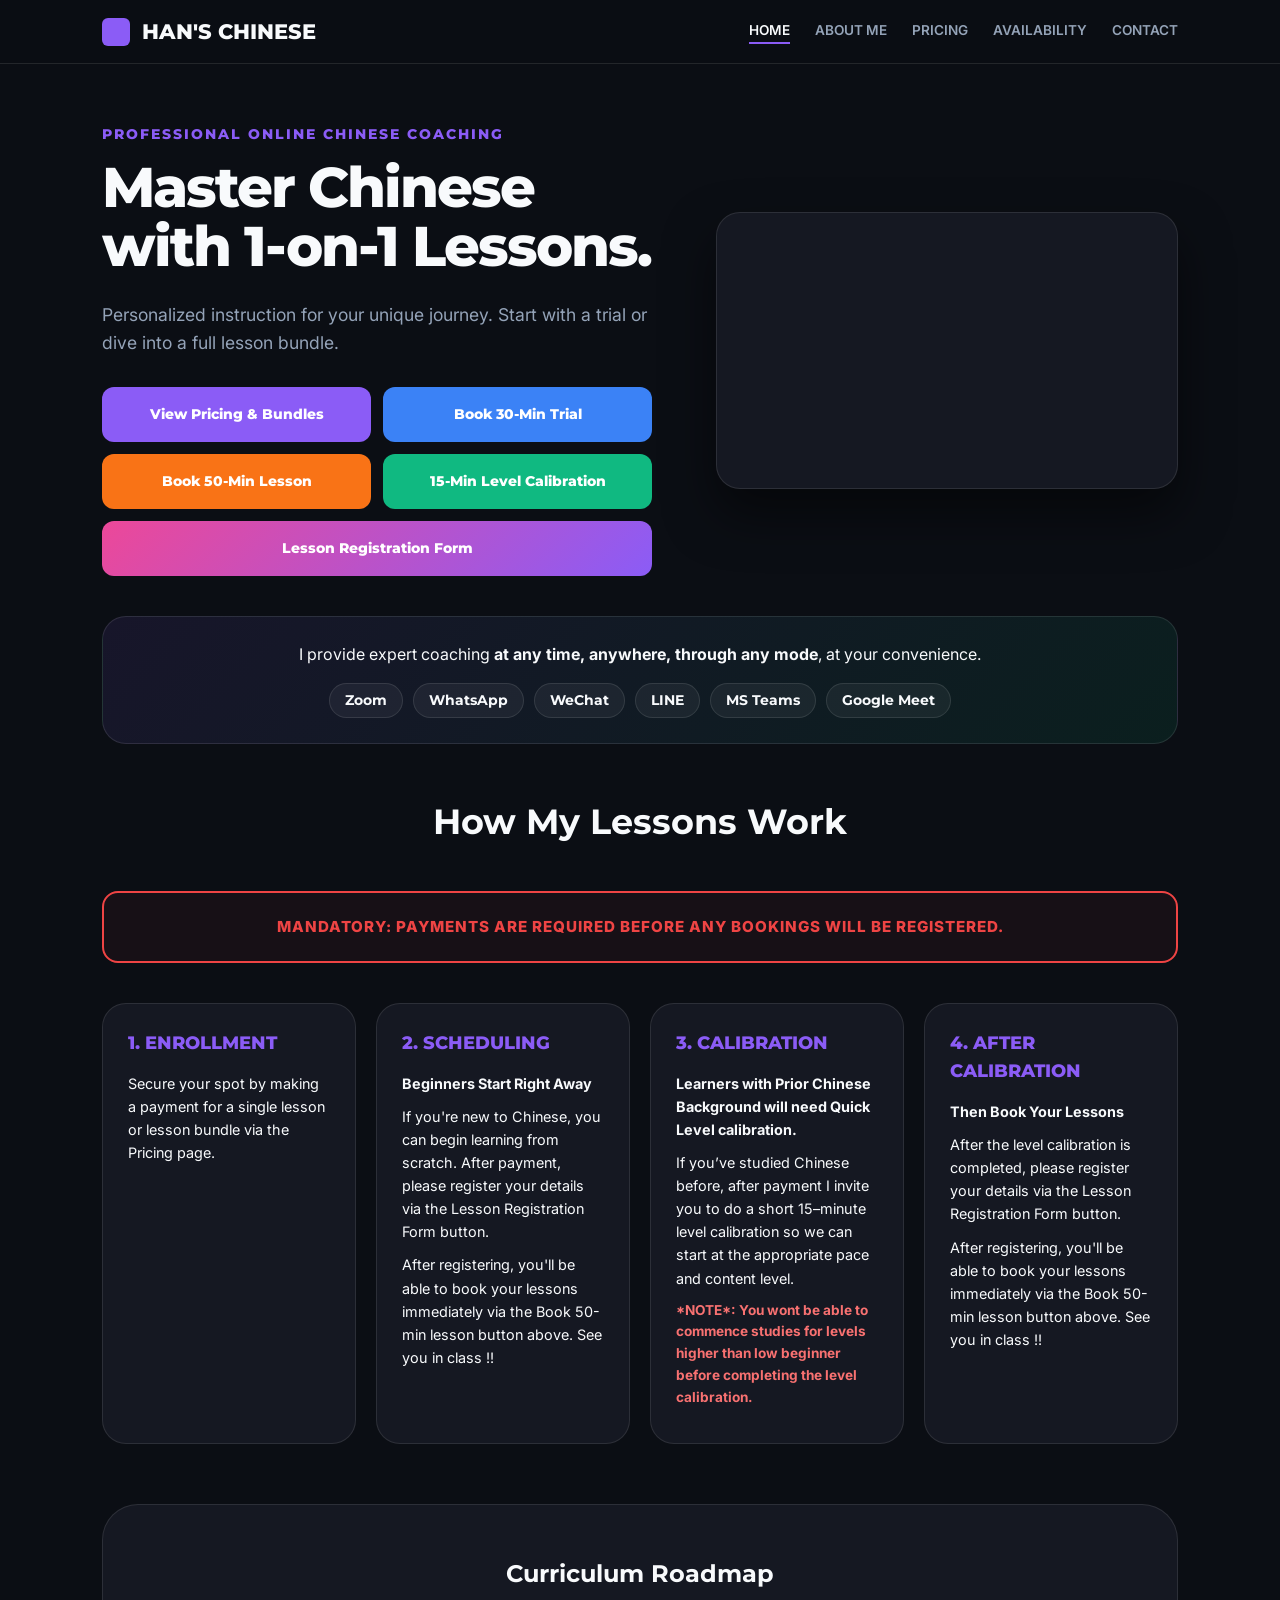
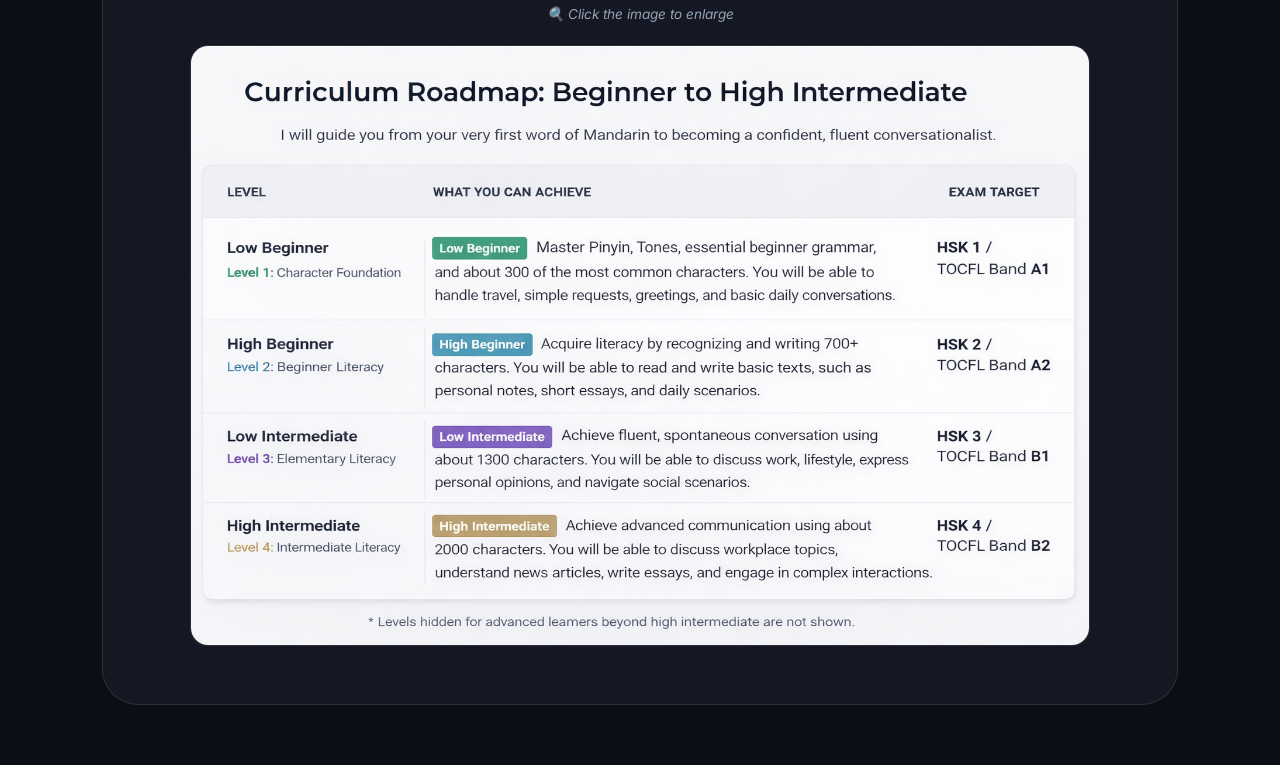
==== commit 6069b4dd: "Update index.html" ====
--- a/index.html
+++ b/index.html
@@ -42,12 +42,10 @@
         .nav-links a { color: var(--text-dim); text-decoration: none; transition: 0.3s; font-weight: 600; font-size: 0.85rem; cursor: pointer; }
         .nav-links a:hover, .nav-links a.active-link { color: var(--text-main); border-bottom: 2px solid var(--accent-purple); }
 
-        /* SECTION CONTROL - No flicker logic */
         section { padding: 60px 8%; max-width: 1400px; margin: 0 auto; display: none; }
         section.active { display: block; animation: fadeIn 0.4s ease-out; }
         @keyframes fadeIn { from { opacity: 0; } to { opacity: 1; } }
 
-        /* HERO & CONTENT */
         .hero { display: grid; grid-template-columns: 1.1fr 0.9fr; gap: 50px; align-items: center; margin-bottom: 40px; }
         .sub-head { color: var(--accent-purple); font-weight: 800; text-transform: uppercase; letter-spacing: 2px; font-size: 0.85rem; display: block; margin-bottom: 12px; }
         .hero-content h1 { font-size: 3.5rem; line-height: 1.05; font-weight: 800; margin-bottom: 25px; letter-spacing: -2px; }
@@ -58,7 +56,6 @@
         .mode-tags { display: flex; flex-wrap: wrap; justify-content: center; gap: 10px; margin-top: 15px; }
         .mode-tag { background: rgba(255,255,255,0.05); padding: 6px 15px; border-radius: 50px; font-size: 0.85rem; font-weight: 700; border: 1px solid var(--border); }
 
-        /* BUTTON STYLES */
         .btn-stack { display: grid; grid-template-columns: 1fr 1fr; gap: 12px; max-width: 550px; }
         .btn { padding: 16px; border-radius: 12px; border: none; font-weight: 800; cursor: pointer; transition: 0.3s; text-align: center; text-decoration: none; color: white; display: block; font-size: 0.9rem; }
         .btn-purple { background: var(--accent-purple); }
@@ -70,17 +67,16 @@
         .btn:hover { transform: translateY(-3px); filter: brightness(1.1); box-shadow: 0 10px 20px rgba(0,0,0,0.2); }
         .btn-full { grid-column: span 2; }
 
-        /* ROADMAP & STEPS */
         .mandatory-box { border: 2px solid #ef4444; background: rgba(239, 68, 68, 0.05); color: #ef4444; padding: 22px; border-radius: 16px; text-align: center; font-weight: 800; margin: 40px 0; text-transform: uppercase; font-size: 0.95rem; letter-spacing: 1px; }
         .steps-grid { display: grid; grid-template-columns: repeat(4, 1fr); gap: 20px; margin-bottom: 60px; align-items: stretch; }
         .step-card { background: var(--card-bg); padding: 25px; border-radius: 24px; border: 1px solid var(--border); display: flex; flex-direction: column; }
         .step-header { font-weight: 800; color: var(--accent-purple); font-size: 1.1rem; margin-bottom: 15px; text-transform: uppercase; }
         .step-card p { font-size: 0.9rem; margin-bottom: 10px; }
+
         .roadmap-container { text-align:center; background: var(--card-bg); padding: 50px; border-radius: 36px; border: 1px solid var(--border); }
         .roadmap-img { width:100%; max-width:900px; margin-top:20px; border-radius:18px; cursor:zoom-in; border: 1px solid var(--border); }
         .click-hint { color: var(--text-dim); font-size: 0.85rem; font-style: italic; margin-top: 10px; display: block; }
 
-        /* PRICING STYLES */
         .currency-helper { background: rgba(59, 130, 246, 0.1); border: 1px dashed var(--accent-blue); padding: 15px; border-radius: 12px; margin-bottom: 30px; text-align: center; font-size: 0.9rem; }
         .currency-helper a { color: var(--accent-blue); font-weight: 700; text-decoration: none; border-bottom: 1px solid var(--accent-blue); }
         .toggle-wrap { display: flex; justify-content: center; gap: 15px; margin-bottom: 40px; }
@@ -94,7 +90,6 @@
         .qr-box { background: white; padding: 6px; border-radius: 10px; cursor: pointer; transition: 0.2s; }
         .qr-box img { width: 100%; display: block; border-radius: 4px; }
 
-        /* FRIENDLY CONTACT */
         .contact-box { background: var(--card-bg); padding: 60px; border-radius: 40px; border: 1px solid var(--border); max-width: 800px; margin: 0 auto; text-align: center; }
         .contact-icon { font-size: 3rem; margin-bottom: 20px; display: block; }
         .contact-title { font-size: 2.8rem; margin-bottom: 15px; font-weight: 800; background: var(--accent-pink); -webkit-background-clip: text; -webkit-text-fill-color: transparent; }
@@ -103,10 +98,10 @@
         .email-link { font-size: 1.6rem; color: var(--text-main); text-decoration: none; font-weight: 700; }
         .time-badge { margin-top: 20px; display: inline-block; padding: 6px 15px; background: rgba(16, 185, 129, 0.1); border: 1px solid var(--accent-green); color: var(--accent-green); border-radius: 50px; font-size: 0.85rem; font-weight: 600; }
 
-        /* MODAL */
         #modal { display: none; position: fixed; top: 0; left: 0; width: 100%; height: 100%; background: rgba(0,0,0,0.92); z-index: 2000; justify-content: center; align-items: center; padding: 20px; }
         #modal img { max-width: 100%; max-height: 90vh; border-radius: 12px; }
 
+        @media (max-width: 1200px) { .steps-grid { grid-template-columns: repeat(2, 1fr); } }
         @media (max-width: 768px) { .hero, .steps-grid { grid-template-columns: 1fr; } .btn-stack { grid-template-columns: 1fr; } .nav-links { display: none; } }
     </style>
 </head>
@@ -141,20 +136,43 @@
                 <iframe src="https://www.youtube.com/embed/JhUmcAdRCO4?autoplay=1&mute=1&loop=1&playlist=JhUmcAdRCO4" allow="autoplay; encrypted-media" allowfullscreen></iframe>
             </div>
         </div>
+
         <div class="mode-highlight">
-            <p>I provide expert coaching <strong>at any time, anywhere, through any mode</strong>.</p>
+            <p>I provide expert coaching <strong>at any time, anywhere, through any mode</strong>, at your convenience.</p>
             <div class="mode-tags">
                 <div class="mode-tag">Zoom</div><div class="mode-tag">WhatsApp</div><div class="mode-tag">WeChat</div>
                 <div class="mode-tag">LINE</div><div class="mode-tag">MS Teams</div><div class="mode-tag">Google Meet</div>
             </div>
         </div>
-        <div class="mandatory-box">MANDATORY: Payments required before any bookings.</div>
+
+        <h2 style="text-align:center; font-size: 2.2rem; margin-bottom: 10px;">How My Lessons Work</h2>
+        <div class="mandatory-box">MANDATORY: Payments are required before any bookings will be registered.</div>
+
         <div class="steps-grid">
-            <div class="step-card"><div class="step-header">1. Enrollment</div><p>Secure spot via Pricing page.</p></div>
-            <div class="step-card"><div class="step-header">2. Scheduling</div><p>Beginners start immediately after form registration.</p></div>
-            <div class="step-card"><div class="step-header">3. Calibration</div><p>Prior learners need a 15-min level check.</p></div>
-            <div class="step-card"><div class="step-header">4. Ready</div><p>Book 50-min sessions via the portal.</p></div>
-        </div>
+            <div class="step-card">
+                <div class="step-header">1. Enrollment</div>
+                <p>Secure your spot by making a payment for a single lesson or lesson bundle via the Pricing page.</p>
+            </div>
+            <div class="step-card">
+                <div class="step-header">2. Scheduling</div>
+                <p><strong>Beginners Start Right Away</strong></p>
+                <p>If you're new to Chinese, you can begin learning from scratch. After payment, please register your details via the Lesson Registration Form button.</p>
+                <p>After registering, you'll be able to book your lessons immediately via the Book 50-min lesson button above. See you in class !!</p>
+            </div>
+            <div class="step-card">
+                <div class="step-header">3. Calibration</div>
+                <p><strong>Learners with Prior Chinese Background will need Quick Level calibration.</strong></p>
+                <p>If you’ve studied Chinese before, after payment I invite you to do a short 15–minute level calibration so we can start at the appropriate pace and content level.</p>
+                <p style="color: #f87171; font-weight: 700; font-size: 0.85rem;">*NOTE*: You wont be able to commence studies for levels higher than low beginner before completing the level calibration.</p>
+            </div>
+            <div class="step-card">
+                <div class="step-header">4. After Calibration</div>
+                <p><strong>Then Book Your Lessons</strong></p>
+                <p>After the level calibration is completed, please register your details via the Lesson Registration Form button.</p>
+                <p>After registering, you'll be able to book your lessons immediately via the Book 50-min lesson button above. See you in class !!</p>
+            </div>
+        </div>
+
         <div class="roadmap-container">
             <h2>Curriculum Roadmap</h2>
             <span class="click-hint">🔍 Click the image to enlarge</span>
@@ -167,21 +185,22 @@
             <div style="text-align: center;"><img src="placeholder.jpg" style="width: 100%; border-radius: 20px; border: 4px solid var(--accent-purple);"></div>
             <div>
                 <h2 style="font-size: 3rem; margin-bottom: 20px;">Hello, I'm Han</h2>
-                <p>Singaporean, bilingual in English and Mandarin. I help you master Chinese through structured online curriculum.</p>
-                <br>
-                <h3 style="color: var(--accent-purple);">Qualifications</h3>
+                <p style="font-size: 1.1rem; margin-bottom: 30px;">I am Singaporean, of Chinese ethnicity, with a bilingual background in English and Mandarin. I would be delighted to assist you in beginning and continuing your Chinese learning journey.</p>
+                <h3 style="margin-bottom: 15px; color: var(--accent-purple);">Qualifications</h3>
                 <ul style="list-style: none; color: var(--text-dim);">
-                    <li>✓ Bachelor’s degree (RMIT Australia)</li>
-                    <li>✓ TESOL Diploma</li>
-                    <li>✓ Teaching experience in Japan</li>
+                    <li style="margin-bottom: 12px;">✓ Bachelor’s degree from RMIT University, Australia</li>
+                    <li style="margin-bottom: 12px;">✓ TESOL Diploma</li>
+                    <li style="margin-bottom: 12px;">✓ JLPT N3 Japanese Language Proficiency Certification</li>
+                    <li style="margin-bottom: 12px;">✓ Lived/Worked in Singapore, Australia, Philippines, Canada, and Japan</li>
+                    <li style="margin-bottom: 12px;">✓ Teaching experience at elementary school in Fukuoka, Japan</li>
                 </ul>
             </div>
         </div>
     </section>
 
     <section id="pricing">
-        <div style="text-align:center; margin-bottom:20px;"><p style="color:var(--accent-orange); font-weight:800;">ALL FEES IN SINGAPORE DOLLARS (SGD)</p></div>
-        <div class="currency-helper">🌍 <a href="https://www.google.com/search?q=SGD+to+USD" target="_blank">Click here for an Instant Currency Converter</a></div>
+        <div style="text-align:center; margin-bottom:20px;"><p style="color:var(--accent-orange); font-weight:800; font-size: 1.2rem;">ALL FEES IN SINGAPORE DOLLARS (SGD)</p></div>
+        <div class="currency-helper">🌍 Not sure about the price in your currency? <a href="https://www.google.com/search?q=SGD+to+USD" target="_blank">Click here for an Instant Currency Converter</a></div>
         <div class="toggle-wrap">
             <button id="ts" class="t-btn active" onclick="setPr('s')">SINGLE LESSONS</button>
             <button id="tb" class="t-btn" onclick="setPr('b')">LESSON BUNDLES</button>
@@ -194,9 +213,9 @@
                     <div class="qr-box" onclick="pop('wise-20.png')"><img src="wise-20.png"></div>
                     <div class="qr-box" onclick="pop('alipay-20.jpeg')"><img src="alipay-20.jpeg"></div>
                 </div>
-                <span class="click-hint">🔍 Click QR to enlarge</span>
-                <a href="https://www.paypal.com/ncp/payment/SRLXUXVQHPX5Y" target="_blank" class="btn btn-purple">Pay PayPal</a>
-                <a href="https://wise.com/pay/me/shchen81" target="_blank" class="btn btn-wise" style="margin-top:8px;">Pay Wise</a>
+                <span class="click-hint" style="margin-bottom: 15px;">🔍 Click QR to enlarge</span>
+                <a href="https://www.paypal.com/ncp/payment/SRLXUXVQHPX5Y" target="_blank" class="btn btn-purple">Pay via PayPal</a>
+                <a href="https://wise.com/pay/me/shchen81" target="_blank" class="btn btn-wise" style="margin-top:8px;">Pay via Wise</a>
             </div>
             <div class="p-card">
                 <h3>50-Min Lesson</h3><h2>$50</h2>
@@ -205,9 +224,9 @@
                     <div class="qr-box" onclick="pop('wise-50.png')"><img src="wise-50.png"></div>
                     <div class="qr-box" onclick="pop('alipay-50.jpeg')"><img src="alipay-50.jpeg"></div>
                 </div>
-                <span class="click-hint">🔍 Click QR to enlarge</span>
-                <a href="https://www.paypal.com/ncp/payment/2PR4WY2H9E762" target="_blank" class="btn btn-purple">Pay PayPal</a>
-                <a href="https://wise.com/pay/me/shchen81" target="_blank" class="btn btn-wise" style="margin-top:8px;">Pay Wise</a>
+                <span class="click-hint" style="margin-bottom: 15px;">🔍 Click QR to enlarge</span>
+                <a href="https://www.paypal.com/ncp/payment/2PR4WY2H9E762" target="_blank" class="btn btn-purple">Pay via PayPal</a>
+                <a href="https://wise.com/pay/me/shchen81" target="_blank" class="btn btn-wise" style="margin-top:8px;">Pay via Wise</a>
             </div>
         </div>
         <div id="pb" class="p-grid" style="display:none;">
@@ -218,9 +237,9 @@
                     <div class="qr-box" onclick="pop('wise-245.png')"><img src="wise-245.png"></div>
                     <div class="qr-box" onclick="pop('alipay-245.jpeg')"><img src="alipay-245.jpeg"></div>
                 </div>
-                <span class="click-hint">🔍 Click QR to enlarge</span>
-                <a href="https://www.paypal.com/ncp/payment/JXGK2EWQ49Y9L" target="_blank" class="btn btn-purple">Pay PayPal</a>
-                <a href="https://wise.com/pay/me/shchen81" target="_blank" class="btn btn-wise" style="margin-top:8px;">Pay Wise</a>
+                <span class="click-hint" style="margin-bottom: 15px;">🔍 Click QR to enlarge</span>
+                <a href="https://www.paypal.com/ncp/payment/JXGK2EWQ49Y9L" target="_blank" class="btn btn-purple">Pay via PayPal</a>
+                <a href="https://wise.com/pay/me/shchen81" target="_blank" class="btn btn-wise" style="margin-top:8px;">Pay via Wise</a>
             </div>
             <div class="p-card">
                 <h3>10 Lessons</h3><h2>$490</h2>
@@ -229,9 +248,9 @@
                     <div class="qr-box" onclick="pop('wise-490.png')"><img src="wise-490.png"></div>
                     <div class="qr-box" onclick="pop('alipay-490.jpeg')"><img src="alipay-490.jpeg"></div>
                 </div>
-                <span class="click-hint">🔍 Click QR to enlarge</span>
-                <a href="https://www.paypal.com/ncp/payment/YXQ2YVFEACN3Y" target="_blank" class="btn btn-purple">Pay PayPal</a>
-                <a href="https://wise.com/pay/me/shchen81" target="_blank" class="btn btn-wise" style="margin-top:8px;">Pay Wise</a>
+                <span class="click-hint" style="margin-bottom: 15px;">🔍 Click QR to enlarge</span>
+                <a href="https://www.paypal.com/ncp/payment/YXQ2YVFEACN3Y" target="_blank" class="btn btn-purple">Pay via PayPal</a>
+                <a href="https://wise.com/pay/me/shchen81" target="_blank" class="btn btn-wise" style="margin-top:8px;">Pay via Wise</a>
             </div>
             <div class="p-card">
                 <h3>20 Lessons</h3><h2>$970</h2>
@@ -240,9 +259,9 @@
                     <div class="qr-box" onclick="pop('wise-970.png')"><img src="wise-970.png"></div>
                     <div class="qr-box" onclick="pop('alipay-970.jpeg')"><img src="alipay-970.jpeg"></div>
                 </div>
-                <span class="click-hint">🔍 Click QR to enlarge</span>
-                <a href="https://www.paypal.com/ncp/payment/HBNXK3T4W7QAL" target="_blank" class="btn btn-purple">Pay PayPal</a>
-                <a href="https://wise.com/pay/me/shchen81" target="_blank" class="btn btn-wise" style="margin-top:8px;">Pay Wise</a>
+                <span class="click-hint" style="margin-bottom: 15px;">🔍 Click QR to enlarge</span>
+                <a href="https://www.paypal.com/ncp/payment/HBNXK3T4W7QAL" target="_blank" class="btn btn-purple">Pay via PayPal</a>
+                <a href="https://wise.com/pay/me/shchen81" target="_blank" class="btn btn-wise" style="margin-top:8px;">Pay via Wise</a>
             </div>
         </div>
     </section>
@@ -251,7 +270,7 @@
         <div class="contact-box">
             <span class="contact-icon">👋</span>
             <h2 class="contact-title">Let’s Connect!</h2>
-            <p>Questions? I'm here to help you start your journey.</p>
+            <p style="color:var(--text-dim); margin-bottom:20px;">Have a question about the curriculum or scheduling? I'm here to help you on your language journey.</p>
             <div class="contact-method">
                 <span class="email-label">Email Me Directly</span>
                 <a href="mailto:shchen81@gmail.com" class="email-link">shchen81@gmail.com</a>
@@ -264,7 +283,7 @@
     <div id="modal" onclick="this.style.display='none'"><img id="mImg" src=""></div>
 
     <script>
-        // NO-FLICKER ROUTING LOGIC
+        // STABLE ROUTING - Runs before page paint to stop flickering
         function navTo(id) {
             const sections = ['home', 'about', 'pricing', 'contact'];
             if (!sections.includes(id)) id = 'home';
@@ -276,7 +295,9 @@
                 if (link) link.classList.remove('active-link');
             });
 
-            document.getElementById(id).classList.add('active');
+            const target = document.getElementById(id);
+            if (target) target.classList.add('active');
+            
             const activeLink = document.getElementById('l-' + id);
             if (activeLink) activeLink.classList.add('active-link');
             
@@ -286,7 +307,7 @@
             window.scrollTo(0,0);
         }
 
-        // INIT LOAD - Run before images/heavy content to prevent flicker
+        // Apply route immediately on load
         const currentHash = window.location.hash.replace('#', '');
         navTo(currentHash || 'home');
 
@@ -298,8 +319,6 @@
         }
 
         function pop(s) { document.getElementById('mImg').src = s; document.getElementById('modal').style.display = 'flex'; }
-        
-        // Handle back/forward browser buttons
         window.onpopstate = () => navTo(window.location.hash.replace('#', ''));
     </script>
 </body>
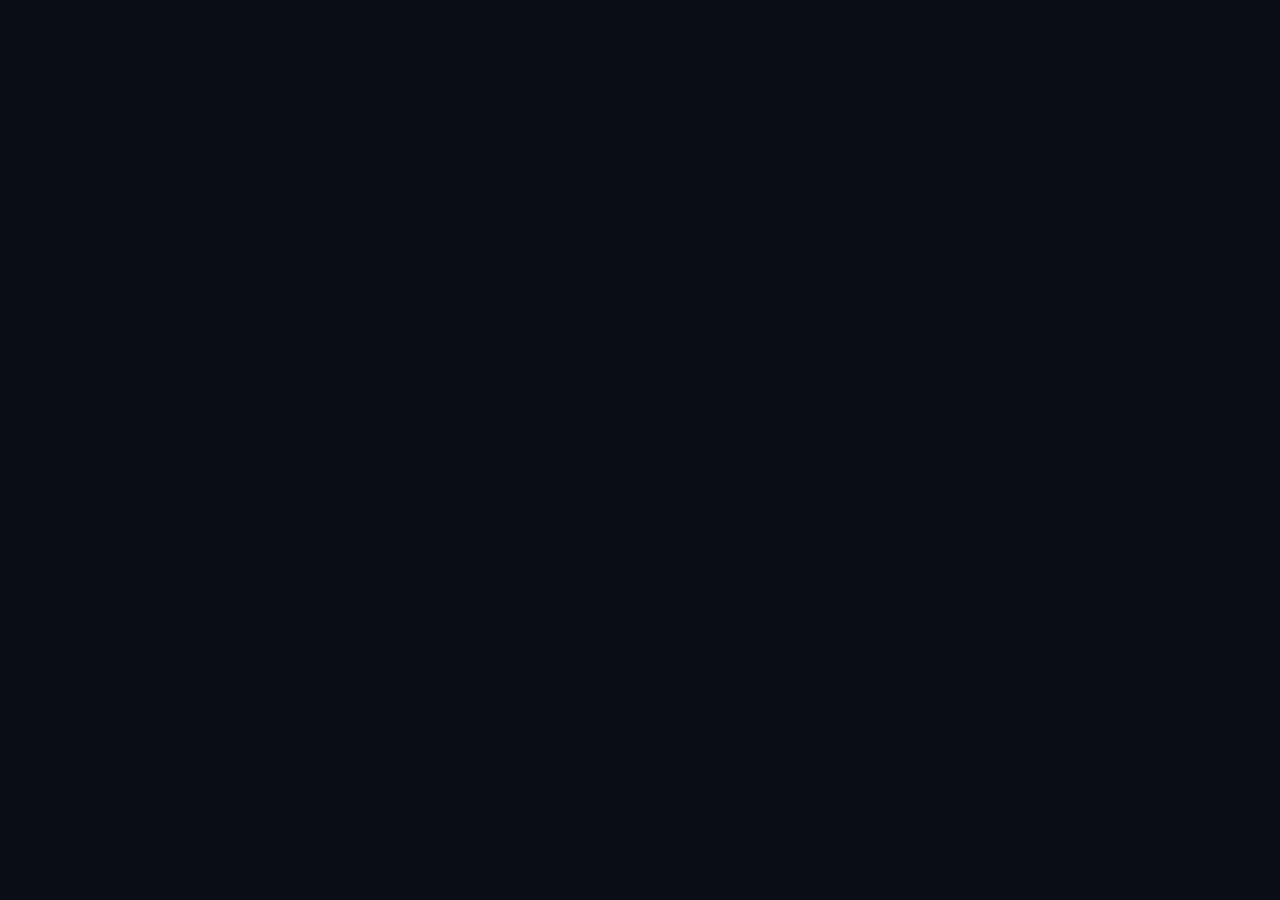
==== commit 4e7f49f1: "Update index.html" ====
--- a/index.html
+++ b/index.html
@@ -28,7 +28,7 @@
             overflow-x: hidden;
         }
 
-        h1, h2, h3, .logo, .btn, .t-btn, .sub-head, .step-header, .mode-tag { font-family: 'Montserrat', sans-serif; }
+        h1, h2, h3, .logo, .btn, .t-btn, .sub-head, .step-header, .mode-tag, .qr-label { font-family: 'Montserrat', sans-serif; }
 
         nav { 
             display: flex; justify-content: space-between; align-items: center; 
@@ -54,272 +54,4 @@
         .video-box iframe { width: 100%; aspect-ratio: 16/9; border-radius: 16px; border: none; }
         .mode-highlight { background: linear-gradient(135deg, rgba(139, 92, 246, 0.1) 0%, rgba(16, 185, 129, 0.1) 100%); border: 1px solid var(--border); padding: 25px; border-radius: 24px; text-align: center; margin-bottom: 50px; }
         .mode-tags { display: flex; flex-wrap: wrap; justify-content: center; gap: 10px; margin-top: 15px; }
-        .mode-tag { background: rgba(255,255,255,0.05); padding: 6px 15px; border-radius: 50px; font-size: 0.85rem; font-weight: 700; border: 1px solid var(--border); }
-
-        .btn-stack { display: grid; grid-template-columns: 1fr 1fr; gap: 12px; max-width: 550px; }
-        .btn { padding: 16px; border-radius: 12px; border: none; font-weight: 800; cursor: pointer; transition: 0.3s; text-align: center; text-decoration: none; color: white; display: block; font-size: 0.9rem; }
-        .btn-purple { background: var(--accent-purple); }
-        .btn-orange { background: var(--accent-orange); }
-        .btn-green { background: var(--accent-green); }
-        .btn-blue { background: var(--accent-blue); }
-        .btn-pink { background: var(--accent-pink); }
-        .btn-wise { background: #00b67a; }
-        .btn:hover { transform: translateY(-3px); filter: brightness(1.1); box-shadow: 0 10px 20px rgba(0,0,0,0.2); }
-        .btn-full { grid-column: span 2; }
-
-        .mandatory-box { border: 2px solid #ef4444; background: rgba(239, 68, 68, 0.05); color: #ef4444; padding: 22px; border-radius: 16px; text-align: center; font-weight: 800; margin: 40px 0; text-transform: uppercase; font-size: 0.95rem; letter-spacing: 1px; }
-        .steps-grid { display: grid; grid-template-columns: repeat(4, 1fr); gap: 20px; margin-bottom: 60px; align-items: stretch; }
-        .step-card { background: var(--card-bg); padding: 25px; border-radius: 24px; border: 1px solid var(--border); display: flex; flex-direction: column; }
-        .step-header { font-weight: 800; color: var(--accent-purple); font-size: 1.1rem; margin-bottom: 15px; text-transform: uppercase; }
-        .step-card p { font-size: 0.9rem; margin-bottom: 10px; }
-
-        .roadmap-container { text-align:center; background: var(--card-bg); padding: 50px; border-radius: 36px; border: 1px solid var(--border); }
-        .roadmap-img { width:100%; max-width:900px; margin-top:20px; border-radius:18px; cursor:zoom-in; border: 1px solid var(--border); }
-        .click-hint { color: var(--text-dim); font-size: 0.85rem; font-style: italic; margin-top: 10px; display: block; }
-
-        .currency-helper { background: rgba(59, 130, 246, 0.1); border: 1px dashed var(--accent-blue); padding: 15px; border-radius: 12px; margin-bottom: 30px; text-align: center; font-size: 0.9rem; }
-        .currency-helper a { color: var(--accent-blue); font-weight: 700; text-decoration: none; border-bottom: 1px solid var(--accent-blue); }
-        .toggle-wrap { display: flex; justify-content: center; gap: 15px; margin-bottom: 40px; }
-        .t-btn { padding: 14px 35px; border-radius: 100px; border: 2px solid var(--accent-purple); background: transparent; color: white; cursor: pointer; font-weight: 800; transition: 0.3s; }
-        .t-btn.active { background: var(--accent-purple); }
-        .p-grid { display: grid; grid-template-columns: repeat(auto-fit, minmax(320px, 1fr)); gap: 30px; justify-content: center; }
-        .p-card { background: var(--card-bg); padding: 40px; border-radius: 32px; border: 1px solid var(--border); text-align: center; display: flex; flex-direction: column; }
-        .p-card h3 { font-size: 1.2rem; margin-bottom: 10px; }
-        .p-card h2 { font-size: 3.5rem; margin-bottom: 25px; font-weight: 800; color: var(--text-main); }
-        .qr-row { display: grid; grid-template-columns: repeat(3, 1fr); gap: 12px; margin: 15px 0 5px; }
-        .qr-box { background: white; padding: 6px; border-radius: 10px; cursor: pointer; transition: 0.2s; }
-        .qr-box img { width: 100%; display: block; border-radius: 4px; }
-
-        .contact-box { background: var(--card-bg); padding: 60px; border-radius: 40px; border: 1px solid var(--border); max-width: 800px; margin: 0 auto; text-align: center; }
-        .contact-icon { font-size: 3rem; margin-bottom: 20px; display: block; }
-        .contact-title { font-size: 2.8rem; margin-bottom: 15px; font-weight: 800; background: var(--accent-pink); -webkit-background-clip: text; -webkit-text-fill-color: transparent; }
-        .contact-method { background: rgba(255,255,255,0.03); padding: 30px; border-radius: 20px; border: 1px solid var(--border); display: inline-block; min-width: 300px; margin-top: 20px;}
-        .email-label { color: var(--accent-purple); font-weight: 800; text-transform: uppercase; letter-spacing: 2px; font-size: 0.8rem; margin-bottom: 8px; display: block; }
-        .email-link { font-size: 1.6rem; color: var(--text-main); text-decoration: none; font-weight: 700; }
-        .time-badge { margin-top: 20px; display: inline-block; padding: 6px 15px; background: rgba(16, 185, 129, 0.1); border: 1px solid var(--accent-green); color: var(--accent-green); border-radius: 50px; font-size: 0.85rem; font-weight: 600; }
-
-        #modal { display: none; position: fixed; top: 0; left: 0; width: 100%; height: 100%; background: rgba(0,0,0,0.92); z-index: 2000; justify-content: center; align-items: center; padding: 20px; }
-        #modal img { max-width: 100%; max-height: 90vh; border-radius: 12px; }
-
-        @media (max-width: 1200px) { .steps-grid { grid-template-columns: repeat(2, 1fr); } }
-        @media (max-width: 768px) { .hero, .steps-grid { grid-template-columns: 1fr; } .btn-stack { grid-template-columns: 1fr; } .nav-links { display: none; } }
-    </style>
-</head>
-<body>
-
-    <nav>
-        <div class="logo" onclick="navTo('home')"><div class="logo-box"></div> HAN'S CHINESE</div>
-        <div class="nav-links">
-            <a id="l-home" onclick="navTo('home')">HOME</a>
-            <a id="l-about" onclick="navTo('about')">ABOUT ME</a>
-            <a id="l-pricing" onclick="navTo('pricing')">PRICING</a>
-            <a href="https://cal.com/sihan/general-availability-view-only" target="_blank">AVAILABILITY</a>
-            <a id="l-contact" onclick="navTo('contact')">CONTACT</a>
-        </div>
-    </nav>
-
-    <section id="home">
-        <div class="hero">
-            <div class="hero-content">
-                <span class="sub-head">Professional Online Chinese Coaching</span>
-                <h1>Master Chinese with 1-on-1 Lessons.</h1>
-                <p>Personalized instruction for your unique journey. Start with a trial or dive into a full lesson bundle.</p>
-                <div class="btn-stack">
-                    <button class="btn btn-purple" onclick="navTo('pricing')">View Pricing & Bundles</button>
-                    <a href="https://cal.com/sihan/30min" target="_blank" class="btn btn-blue">Book 30-Min Trial</a>
-                    <a href="https://cal.com/sihan/50min" target="_blank" class="btn btn-orange">Book 50-Min Lesson</a>
-                    <a href="https://forms.office.com/Pages/ResponsePage.aspx?id=DQSIkWdsW0yxEjajBLZtrQAAAAAAAAAAAAMAALq-qMVURThYUDlNU1I5VjZKT1JOODc4MEI1T0dHWi4u" target="_blank" class="btn btn-green">15-Min Level Calibration</a>
-                    <a href="https://forms.office.com/Pages/ResponsePage.aspx?id=DQSIkWdsW0yxEjajBLZtrQAAAAAAAAAAAAMAALq-qMVUQzZQS0lMUE5QNEI5SEVDTlo2U1RQUkY4Ny4u" target="_blank" class="btn btn-pink btn-full">Lesson Registration Form</a>
-                </div>
-            </div>
-            <div class="video-box">
-                <iframe src="https://www.youtube.com/embed/JhUmcAdRCO4?autoplay=1&mute=1&loop=1&playlist=JhUmcAdRCO4" allow="autoplay; encrypted-media" allowfullscreen></iframe>
-            </div>
-        </div>
-
-        <div class="mode-highlight">
-            <p>I provide expert coaching <strong>at any time, anywhere, through any mode</strong>, at your convenience.</p>
-            <div class="mode-tags">
-                <div class="mode-tag">Zoom</div><div class="mode-tag">WhatsApp</div><div class="mode-tag">WeChat</div>
-                <div class="mode-tag">LINE</div><div class="mode-tag">MS Teams</div><div class="mode-tag">Google Meet</div>
-            </div>
-        </div>
-
-        <h2 style="text-align:center; font-size: 2.2rem; margin-bottom: 10px;">How My Lessons Work</h2>
-        <div class="mandatory-box">MANDATORY: Payments are required before any bookings will be registered.</div>
-
-        <div class="steps-grid">
-            <div class="step-card">
-                <div class="step-header">1. Enrollment</div>
-                <p>Secure your spot by making a payment for a single lesson or lesson bundle via the Pricing page.</p>
-            </div>
-            <div class="step-card">
-                <div class="step-header">2. Scheduling</div>
-                <p><strong>Beginners Start Right Away</strong></p>
-                <p>If you're new to Chinese, you can begin learning from scratch. After payment, please register your details via the Lesson Registration Form button.</p>
-                <p>After registering, you'll be able to book your lessons immediately via the Book 50-min lesson button above. See you in class !!</p>
-            </div>
-            <div class="step-card">
-                <div class="step-header">3. Calibration</div>
-                <p><strong>Learners with Prior Chinese Background will need Quick Level calibration.</strong></p>
-                <p>If you’ve studied Chinese before, after payment I invite you to do a short 15–minute level calibration so we can start at the appropriate pace and content level.</p>
-                <p style="color: #f87171; font-weight: 700; font-size: 0.85rem;">*NOTE*: You wont be able to commence studies for levels higher than low beginner before completing the level calibration.</p>
-            </div>
-            <div class="step-card">
-                <div class="step-header">4. After Calibration</div>
-                <p><strong>Then Book Your Lessons</strong></p>
-                <p>After the level calibration is completed, please register your details via the Lesson Registration Form button.</p>
-                <p>After registering, you'll be able to book your lessons immediately via the Book 50-min lesson button above. See you in class !!</p>
-            </div>
-        </div>
-
-        <div class="roadmap-container">
-            <h2>Curriculum Roadmap</h2>
-            <span class="click-hint">🔍 Click the image to enlarge</span>
-            <img src="Chi Lesson Roadmap for Eng Learners.png" class="roadmap-img" onclick="pop(this.src)">
-        </div>
-    </section>
-
-    <section id="about">
-        <div style="display: grid; grid-template-columns: 0.7fr 1.3fr; gap: 50px; background: var(--card-bg); padding: 50px; border-radius: 32px; border: 1px solid var(--border);">
-            <div style="text-align: center;"><img src="placeholder.jpg" style="width: 100%; border-radius: 20px; border: 4px solid var(--accent-purple);"></div>
-            <div>
-                <h2 style="font-size: 3rem; margin-bottom: 20px;">Hello, I'm Han</h2>
-                <p style="font-size: 1.1rem; margin-bottom: 30px;">I am Singaporean, of Chinese ethnicity, with a bilingual background in English and Mandarin. I would be delighted to assist you in beginning and continuing your Chinese learning journey.</p>
-                <h3 style="margin-bottom: 15px; color: var(--accent-purple);">Qualifications</h3>
-                <ul style="list-style: none; color: var(--text-dim);">
-                    <li style="margin-bottom: 12px;">✓ Bachelor’s degree from RMIT University, Australia</li>
-                    <li style="margin-bottom: 12px;">✓ TESOL Diploma</li>
-                    <li style="margin-bottom: 12px;">✓ JLPT N3 Japanese Language Proficiency Certification</li>
-                    <li style="margin-bottom: 12px;">✓ Lived/Worked in Singapore, Australia, Philippines, Canada, and Japan</li>
-                    <li style="margin-bottom: 12px;">✓ Teaching experience at elementary school in Fukuoka, Japan</li>
-                </ul>
-            </div>
-        </div>
-    </section>
-
-    <section id="pricing">
-        <div style="text-align:center; margin-bottom:20px;"><p style="color:var(--accent-orange); font-weight:800; font-size: 1.2rem;">ALL FEES IN SINGAPORE DOLLARS (SGD)</p></div>
-        <div class="currency-helper">🌍 Not sure about the price in your currency? <a href="https://www.google.com/search?q=SGD+to+USD" target="_blank">Click here for an Instant Currency Converter</a></div>
-        <div class="toggle-wrap">
-            <button id="ts" class="t-btn active" onclick="setPr('s')">SINGLE LESSONS</button>
-            <button id="tb" class="t-btn" onclick="setPr('b')">LESSON BUNDLES</button>
-        </div>
-        <div id="ps" class="p-grid">
-            <div class="p-card">
-                <h3>30-Min Trial</h3><h2>$20</h2>
-                <div class="qr-row">
-                    <div class="qr-box" onclick="pop('paypal-20.png')"><img src="paypal-20.png"></div>
-                    <div class="qr-box" onclick="pop('wise-20.png')"><img src="wise-20.png"></div>
-                    <div class="qr-box" onclick="pop('alipay-20.jpeg')"><img src="alipay-20.jpeg"></div>
-                </div>
-                <span class="click-hint" style="margin-bottom: 15px;">🔍 Click QR to enlarge</span>
-                <a href="https://www.paypal.com/ncp/payment/SRLXUXVQHPX5Y" target="_blank" class="btn btn-purple">Pay via PayPal</a>
-                <a href="https://wise.com/pay/me/shchen81" target="_blank" class="btn btn-wise" style="margin-top:8px;">Pay via Wise</a>
-            </div>
-            <div class="p-card">
-                <h3>50-Min Lesson</h3><h2>$50</h2>
-                <div class="qr-row">
-                    <div class="qr-box" onclick="pop('paypal-50.png')"><img src="paypal-50.png"></div>
-                    <div class="qr-box" onclick="pop('wise-50.png')"><img src="wise-50.png"></div>
-                    <div class="qr-box" onclick="pop('alipay-50.jpeg')"><img src="alipay-50.jpeg"></div>
-                </div>
-                <span class="click-hint" style="margin-bottom: 15px;">🔍 Click QR to enlarge</span>
-                <a href="https://www.paypal.com/ncp/payment/2PR4WY2H9E762" target="_blank" class="btn btn-purple">Pay via PayPal</a>
-                <a href="https://wise.com/pay/me/shchen81" target="_blank" class="btn btn-wise" style="margin-top:8px;">Pay via Wise</a>
-            </div>
-        </div>
-        <div id="pb" class="p-grid" style="display:none;">
-            <div class="p-card">
-                <h3>5 Lessons</h3><h2>$245</h2>
-                <div class="qr-row">
-                    <div class="qr-box" onclick="pop('paypal-245.png')"><img src="paypal-245.png"></div>
-                    <div class="qr-box" onclick="pop('wise-245.png')"><img src="wise-245.png"></div>
-                    <div class="qr-box" onclick="pop('alipay-245.jpeg')"><img src="alipay-245.jpeg"></div>
-                </div>
-                <span class="click-hint" style="margin-bottom: 15px;">🔍 Click QR to enlarge</span>
-                <a href="https://www.paypal.com/ncp/payment/JXGK2EWQ49Y9L" target="_blank" class="btn btn-purple">Pay via PayPal</a>
-                <a href="https://wise.com/pay/me/shchen81" target="_blank" class="btn btn-wise" style="margin-top:8px;">Pay via Wise</a>
-            </div>
-            <div class="p-card">
-                <h3>10 Lessons</h3><h2>$490</h2>
-                <div class="qr-row">
-                    <div class="qr-box" onclick="pop('paypal-490.png')"><img src="paypal-490.png"></div>
-                    <div class="qr-box" onclick="pop('wise-490.png')"><img src="wise-490.png"></div>
-                    <div class="qr-box" onclick="pop('alipay-490.jpeg')"><img src="alipay-490.jpeg"></div>
-                </div>
-                <span class="click-hint" style="margin-bottom: 15px;">🔍 Click QR to enlarge</span>
-                <a href="https://www.paypal.com/ncp/payment/YXQ2YVFEACN3Y" target="_blank" class="btn btn-purple">Pay via PayPal</a>
-                <a href="https://wise.com/pay/me/shchen81" target="_blank" class="btn btn-wise" style="margin-top:8px;">Pay via Wise</a>
-            </div>
-            <div class="p-card">
-                <h3>20 Lessons</h3><h2>$970</h2>
-                <div class="qr-row">
-                    <div class="qr-box" onclick="pop('paypal-970.png')"><img src="paypal-970.png"></div>
-                    <div class="qr-box" onclick="pop('wise-970.png')"><img src="wise-970.png"></div>
-                    <div class="qr-box" onclick="pop('alipay-970.jpeg')"><img src="alipay-970.jpeg"></div>
-                </div>
-                <span class="click-hint" style="margin-bottom: 15px;">🔍 Click QR to enlarge</span>
-                <a href="https://www.paypal.com/ncp/payment/HBNXK3T4W7QAL" target="_blank" class="btn btn-purple">Pay via PayPal</a>
-                <a href="https://wise.com/pay/me/shchen81" target="_blank" class="btn btn-wise" style="margin-top:8px;">Pay via Wise</a>
-            </div>
-        </div>
-    </section>
-
-    <section id="contact">
-        <div class="contact-box">
-            <span class="contact-icon">👋</span>
-            <h2 class="contact-title">Let’s Connect!</h2>
-            <p style="color:var(--text-dim); margin-bottom:20px;">Have a question about the curriculum or scheduling? I'm here to help you on your language journey.</p>
-            <div class="contact-method">
-                <span class="email-label">Email Me Directly</span>
-                <a href="mailto:shchen81@gmail.com" class="email-link">shchen81@gmail.com</a>
-                <br>
-                <div class="time-badge">Response time: Within 3 days</div>
-            </div>
-        </div>
-    </section>
-
-    <div id="modal" onclick="this.style.display='none'"><img id="mImg" src=""></div>
-
-    <script>
-        // STABLE ROUTING - Runs before page paint to stop flickering
-        function navTo(id) {
-            const sections = ['home', 'about', 'pricing', 'contact'];
-            if (!sections.includes(id)) id = 'home';
-
-            sections.forEach(s => {
-                const el = document.getElementById(s);
-                const link = document.getElementById('l-' + s);
-                if (el) el.classList.remove('active');
-                if (link) link.classList.remove('active-link');
-            });
-
-            const target = document.getElementById(id);
-            if (target) target.classList.add('active');
-            
-            const activeLink = document.getElementById('l-' + id);
-            if (activeLink) activeLink.classList.add('active-link');
-            
-            if (window.location.hash.replace('#', '') !== id) {
-                history.replaceState(null, null, '#' + id);
-            }
-            window.scrollTo(0,0);
-        }
-
-        // Apply route immediately on load
-        const currentHash = window.location.hash.replace('#', '');
-        navTo(currentHash || 'home');
-
-        function setPr(t) {
-            document.getElementById('ps').style.display = t === 's' ? 'grid' : 'none';
-            document.getElementById('pb').style.display = t === 'b' ? 'grid' : 'none';
-            document.getElementById('ts').classList.toggle('active', t === 's');
-            document.getElementById('tb').classList.toggle('active', t === 'b');
-        }
-
-        function pop(s) { document.getElementById('mImg').src = s; document.getElementById('modal').style.display = 'flex'; }
-        window.onpopstate = () => navTo(window.location.hash.replace('#', ''));
-    </script>
-</body>
-</html>
+        .mode-tag { background: rgba(255,255,255,0.05); padding: 6px 15px
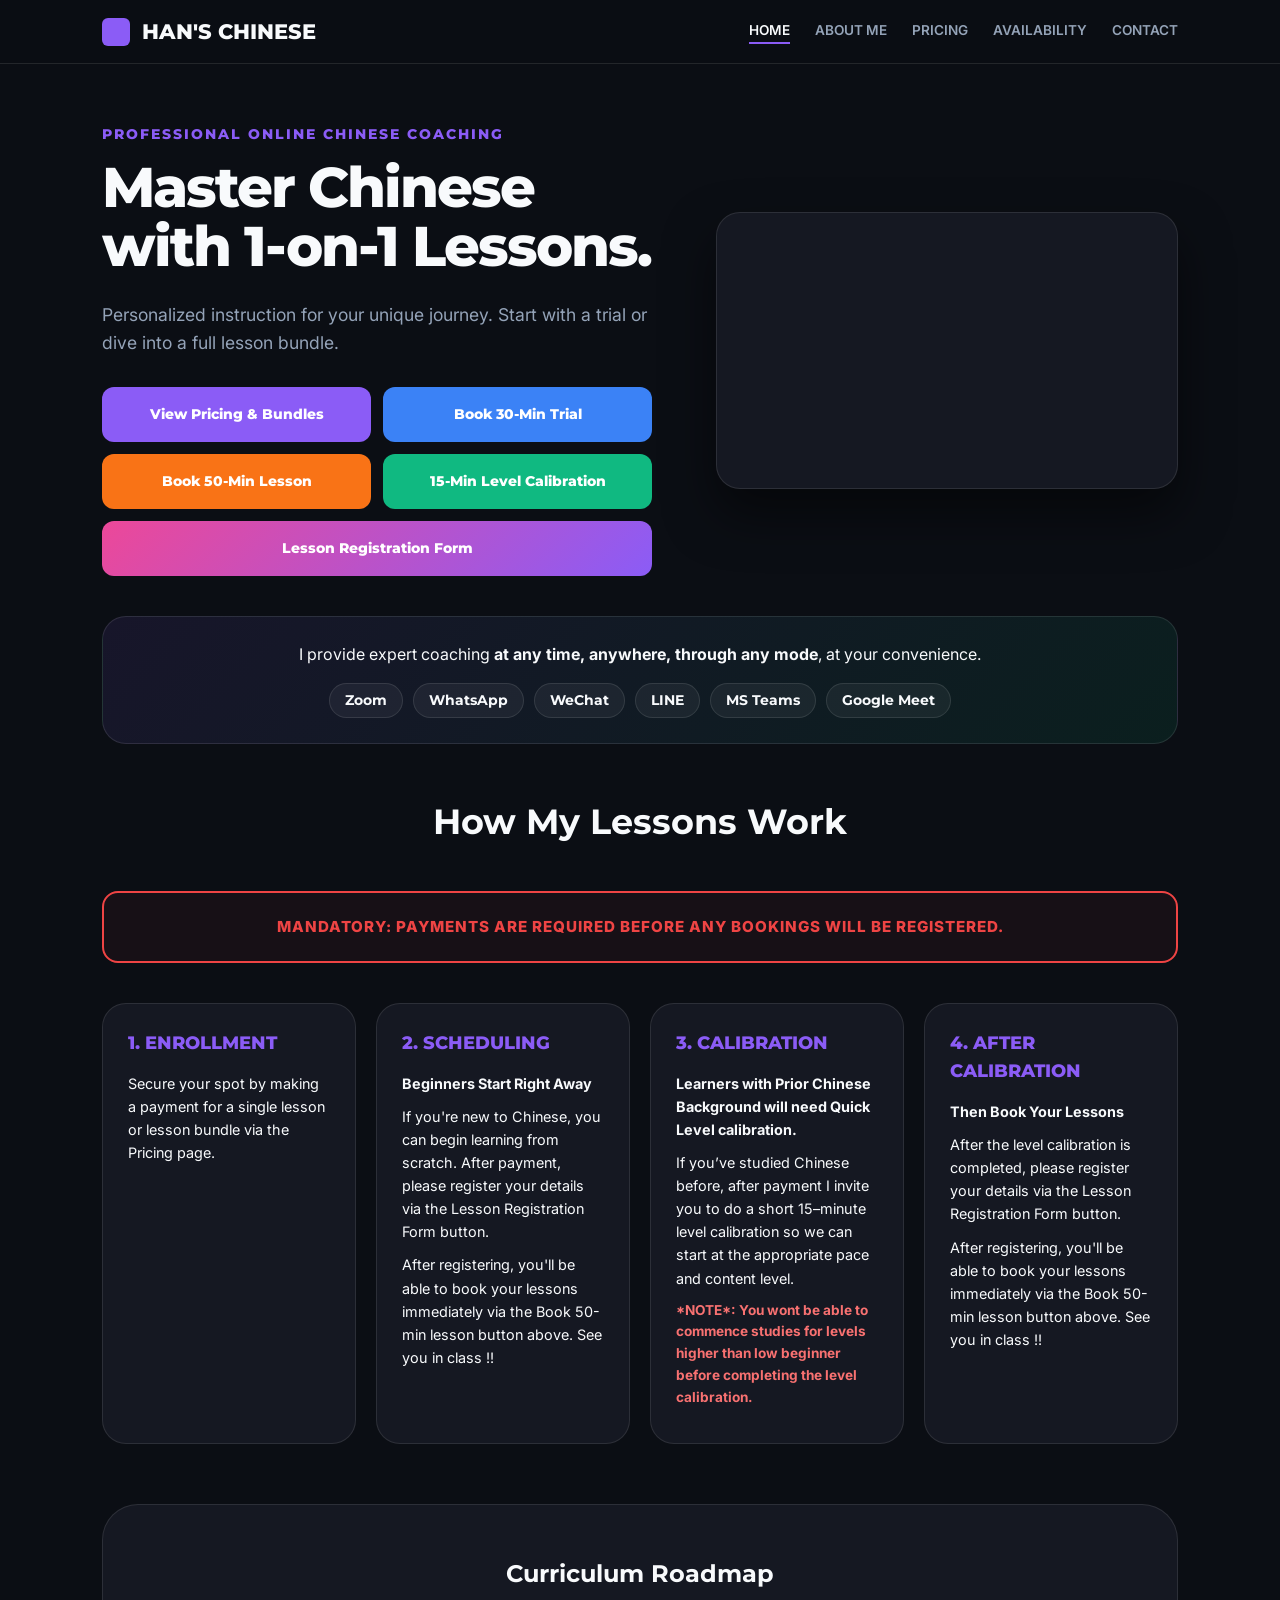
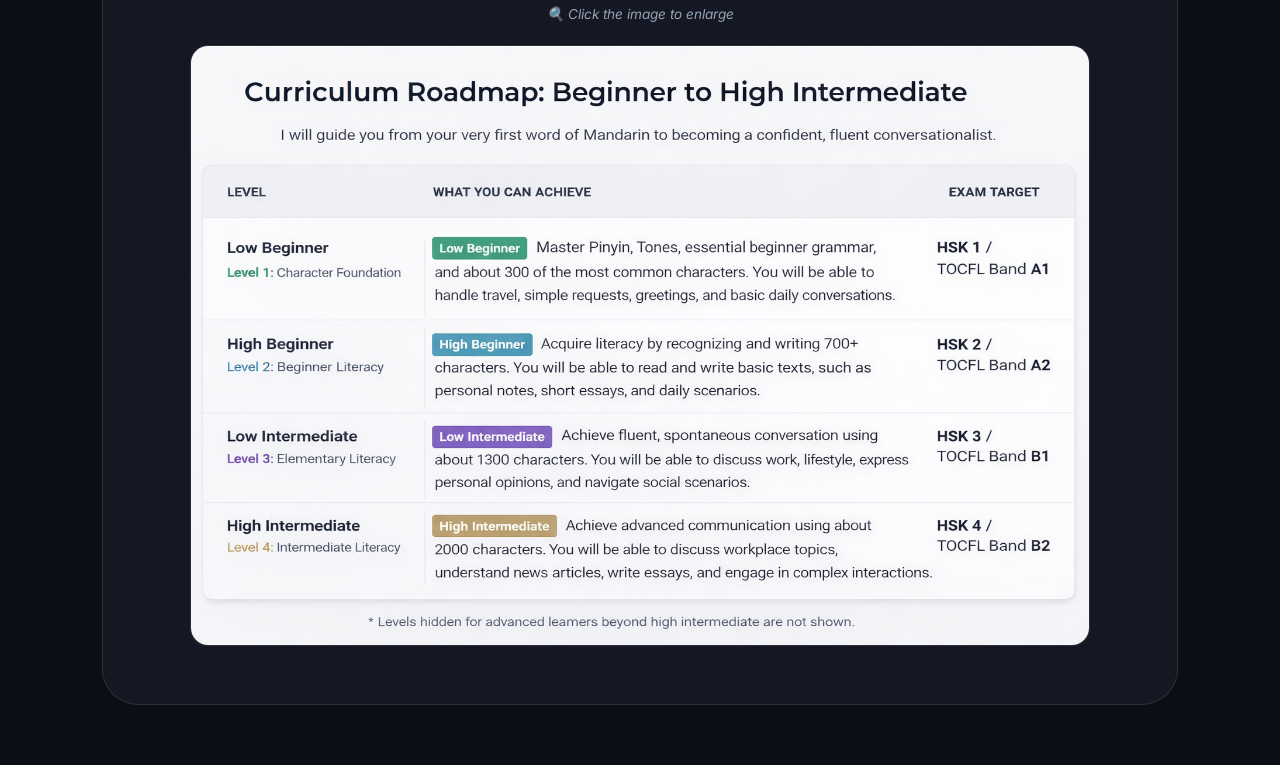
==== commit fa304c16: "Update index.html" ====
--- a/index.html
+++ b/index.html
@@ -54,4 +54,321 @@
         .video-box iframe { width: 100%; aspect-ratio: 16/9; border-radius: 16px; border: none; }
         .mode-highlight { background: linear-gradient(135deg, rgba(139, 92, 246, 0.1) 0%, rgba(16, 185, 129, 0.1) 100%); border: 1px solid var(--border); padding: 25px; border-radius: 24px; text-align: center; margin-bottom: 50px; }
         .mode-tags { display: flex; flex-wrap: wrap; justify-content: center; gap: 10px; margin-top: 15px; }
-        .mode-tag { background: rgba(255,255,255,0.05); padding: 6px 15px
+        .mode-tag { background: rgba(255,255,255,0.05); padding: 6px 15px; border-radius: 50px; font-size: 0.85rem; font-weight: 700; border: 1px solid var(--border); }
+
+        .btn-stack { display: grid; grid-template-columns: 1fr 1fr; gap: 12px; max-width: 550px; }
+        .btn { padding: 16px; border-radius: 12px; border: none; font-weight: 800; cursor: pointer; transition: 0.3s; text-align: center; text-decoration: none; color: white; display: block; font-size: 0.9rem; }
+        .btn-purple { background: var(--accent-purple); }
+        .btn-orange { background: var(--accent-orange); }
+        .btn-green { background: var(--accent-green); }
+        .btn-blue { background: var(--accent-blue); }
+        .btn-pink { background: var(--accent-pink); }
+        .btn-wise { background: #00b67a; }
+        .btn:hover { transform: translateY(-3px); filter: brightness(1.1); box-shadow: 0 10px 20px rgba(0,0,0,0.2); }
+        .btn-full { grid-column: span 2; }
+
+        .mandatory-box { border: 2px solid #ef4444; background: rgba(239, 68, 68, 0.05); color: #ef4444; padding: 22px; border-radius: 16px; text-align: center; font-weight: 800; margin: 40px 0; text-transform: uppercase; font-size: 0.95rem; letter-spacing: 1px; }
+        .steps-grid { display: grid; grid-template-columns: repeat(4, 1fr); gap: 20px; margin-bottom: 60px; align-items: stretch; }
+        .step-card { background: var(--card-bg); padding: 25px; border-radius: 24px; border: 1px solid var(--border); display: flex; flex-direction: column; }
+        .step-header { font-weight: 800; color: var(--accent-purple); font-size: 1.1rem; margin-bottom: 15px; text-transform: uppercase; }
+        .step-card p { font-size: 0.9rem; margin-bottom: 10px; }
+
+        .roadmap-container { text-align:center; background: var(--card-bg); padding: 50px; border-radius: 36px; border: 1px solid var(--border); }
+        .roadmap-img { width:100%; max-width:900px; margin-top:20px; border-radius:18px; cursor:zoom-in; border: 1px solid var(--border); }
+        .click-hint { color: var(--text-dim); font-size: 0.85rem; font-style: italic; margin-top: 10px; display: block; }
+
+        .currency-helper { background: rgba(59, 130, 246, 0.1); border: 1px dashed var(--accent-blue); padding: 15px; border-radius: 12px; margin-bottom: 30px; text-align: center; font-size: 0.9rem; }
+        .currency-helper a { color: var(--accent-blue); font-weight: 700; text-decoration: none; border-bottom: 1px solid var(--accent-blue); }
+        .toggle-wrap { display: flex; justify-content: center; gap: 15px; margin-bottom: 40px; }
+        .t-btn { padding: 14px 35px; border-radius: 100px; border: 2px solid var(--accent-purple); background: transparent; color: white; cursor: pointer; font-weight: 800; transition: 0.3s; }
+        .t-btn.active { background: var(--accent-purple); }
+        .p-grid { display: grid; grid-template-columns: repeat(auto-fit, minmax(320px, 1fr)); gap: 30px; justify-content: center; }
+        .p-card { background: var(--card-bg); padding: 40px; border-radius: 32px; border: 1px solid var(--border); text-align: center; display: flex; flex-direction: column; }
+        .p-card h3 { font-size: 1.2rem; margin-bottom: 10px; }
+        .p-card h2 { font-size: 3.5rem; margin-bottom: 25px; font-weight: 800; color: var(--text-main); }
+        
+        /* QR Code Styling Updates */
+        .qr-row { display: grid; grid-template-columns: repeat(3, 1fr); gap: 12px; margin: 15px 0 5px; }
+        .qr-item { display: flex; flex-direction: column; align-items: center; gap: 6px; }
+        .qr-label { font-size: 0.65rem; font-weight: 700; color: var(--text-dim); text-transform: uppercase; letter-spacing: 0.5px; }
+        .qr-box { background: white; padding: 6px; border-radius: 10px; cursor: pointer; transition: 0.2s; width: 100%; }
+        .qr-box img { width: 100%; display: block; border-radius: 4px; }
+
+        .contact-box { background: var(--card-bg); padding: 60px; border-radius: 40px; border: 1px solid var(--border); max-width: 800px; margin: 0 auto; text-align: center; }
+        .contact-icon { font-size: 3rem; margin-bottom: 20px; display: block; }
+        .contact-title { font-size: 2.8rem; margin-bottom: 15px; font-weight: 800; background: var(--accent-pink); -webkit-background-clip: text; -webkit-text-fill-color: transparent; }
+        .contact-method { background: rgba(255,255,255,0.03); padding: 30px; border-radius: 20px; border: 1px solid var(--border); display: inline-block; min-width: 300px; margin-top: 20px;}
+        .email-label { color: var(--accent-purple); font-weight: 800; text-transform: uppercase; letter-spacing: 2px; font-size: 0.8rem; margin-bottom: 8px; display: block; }
+        .email-link { font-size: 1.6rem; color: var(--text-main); text-decoration: none; font-weight: 700; }
+        .time-badge { margin-top: 20px; display: inline-block; padding: 6px 15px; background: rgba(16, 185, 129, 0.1); border: 1px solid var(--accent-green); color: var(--accent-green); border-radius: 50px; font-size: 0.85rem; font-weight: 600; }
+
+        #modal { display: none; position: fixed; top: 0; left: 0; width: 100%; height: 100%; background: rgba(0,0,0,0.92); z-index: 2000; justify-content: center; align-items: center; padding: 20px; }
+        #modal img { max-width: 100%; max-height: 90vh; border-radius: 12px; }
+
+        @media (max-width: 1200px) { .steps-grid { grid-template-columns: repeat(2, 1fr); } }
+        @media (max-width: 768px) { .hero, .steps-grid { grid-template-columns: 1fr; } .btn-stack { grid-template-columns: 1fr; } .nav-links { display: none; } }
+    </style>
+</head>
+<body>
+
+    <nav>
+        <div class="logo" onclick="navTo('home')"><div class="logo-box"></div> HAN'S CHINESE</div>
+        <div class="nav-links">
+            <a id="l-home" onclick="navTo('home')">HOME</a>
+            <a id="l-about" onclick="navTo('about')">ABOUT ME</a>
+            <a id="l-pricing" onclick="navTo('pricing')">PRICING</a>
+            <a href="https://cal.com/sihan/general-availability-view-only" target="_blank">AVAILABILITY</a>
+            <a id="l-contact" onclick="navTo('contact')">CONTACT</a>
+        </div>
+    </nav>
+
+    <section id="home">
+        <div class="hero">
+            <div class="hero-content">
+                <span class="sub-head">Professional Online Chinese Coaching</span>
+                <h1>Master Chinese with 1-on-1 Lessons.</h1>
+                <p>Personalized instruction for your unique journey. Start with a trial or dive into a full lesson bundle.</p>
+                <div class="btn-stack">
+                    <button class="btn btn-purple" onclick="navTo('pricing')">View Pricing & Bundles</button>
+                    <a href="https://cal.com/sihan/30min" target="_blank" class="btn btn-blue">Book 30-Min Trial</a>
+                    <a href="https://cal.com/sihan/50min" target="_blank" class="btn btn-orange">Book 50-Min Lesson</a>
+                    <a href="https://forms.office.com/Pages/ResponsePage.aspx?id=DQSIkWdsW0yxEjajBLZtrQAAAAAAAAAAAAMAALq-qMVURThYUDlNU1I5VjZKT1JOODc4MEI1T0dHWi4u" target="_blank" class="btn btn-green">15-Min Level Calibration</a>
+                    <a href="https://forms.office.com/Pages/ResponsePage.aspx?id=DQSIkWdsW0yxEjajBLZtrQAAAAAAAAAAAAMAALq-qMVUQzZQS0lMUE5QNEI5SEVDTlo2U1RQUkY4Ny4u" target="_blank" class="btn btn-pink btn-full">Lesson Registration Form</a>
+                </div>
+            </div>
+            <div class="video-box">
+                <iframe src="https://www.youtube.com/embed/JhUmcAdRCO4?autoplay=1&mute=1&loop=1&playlist=JhUmcAdRCO4" allow="autoplay; encrypted-media" allowfullscreen></iframe>
+            </div>
+        </div>
+
+        <div class="mode-highlight">
+            <p>I provide expert coaching <strong>at any time, anywhere, through any mode</strong>, at your convenience.</p>
+            <div class="mode-tags">
+                <div class="mode-tag">Zoom</div><div class="mode-tag">WhatsApp</div><div class="mode-tag">WeChat</div>
+                <div class="mode-tag">LINE</div><div class="mode-tag">MS Teams</div><div class="mode-tag">Google Meet</div>
+            </div>
+        </div>
+
+        <h2 style="text-align:center; font-size: 2.2rem; margin-bottom: 10px;">How My Lessons Work</h2>
+        <div class="mandatory-box">MANDATORY: Payments are required before any bookings will be registered.</div>
+
+        <div class="steps-grid">
+            <div class="step-card">
+                <div class="step-header">1. Enrollment</div>
+                <p>Secure your spot by making a payment for a single lesson or lesson bundle via the Pricing page.</p>
+            </div>
+            <div class="step-card">
+                <div class="step-header">2. Scheduling</div>
+                <p><strong>Beginners Start Right Away</strong></p>
+                <p>If you're new to Chinese, you can begin learning from scratch. After payment, please register your details via the Lesson Registration Form button.</p>
+                <p>After registering, you'll be able to book your lessons immediately via the Book 50-min lesson button above. See you in class !!</p>
+            </div>
+            <div class="step-card">
+                <div class="step-header">3. Calibration</div>
+                <p><strong>Learners with Prior Chinese Background will need Quick Level calibration.</strong></p>
+                <p>If you’ve studied Chinese before, after payment I invite you to do a short 15–minute level calibration so we can start at the appropriate pace and content level.</p>
+                <p style="color: #f87171; font-weight: 700; font-size: 0.85rem;">*NOTE*: You wont be able to commence studies for levels higher than low beginner before completing the level calibration.</p>
+            </div>
+            <div class="step-card">
+                <div class="step-header">4. After Calibration</div>
+                <p><strong>Then Book Your Lessons</strong></p>
+                <p>After the level calibration is completed, please register your details via the Lesson Registration Form button.</p>
+                <p>After registering, you'll be able to book your lessons immediately via the Book 50-min lesson button above. See you in class !!</p>
+            </div>
+        </div>
+
+        <div class="roadmap-container">
+            <h2>Curriculum Roadmap</h2>
+            <span class="click-hint">🔍 Click the image to enlarge</span>
+            <img src="Chi Lesson Roadmap for Eng Learners.png" class="roadmap-img" onclick="pop(this.src)">
+        </div>
+    </section>
+
+    <section id="about">
+        <div style="display: grid; grid-template-columns: 0.7fr 1.3fr; gap: 50px; background: var(--card-bg); padding: 50px; border-radius: 32px; border: 1px solid var(--border);">
+            <div style="text-align: center;"><img src="placeholder.jpg" style="width: 100%; border-radius: 20px; border: 4px solid var(--accent-purple);"></div>
+            <div>
+                <h2 style="font-size: 3rem; margin-bottom: 20px;">Hello, I'm Han</h2>
+                <p style="font-size: 1.1rem; margin-bottom: 30px;">I am Singaporean, of Chinese ethnicity, with a bilingual background in English and Mandarin. I would be delighted to assist you in beginning and continuing your Chinese learning journey.</p>
+                <h3 style="margin-bottom: 15px; color: var(--accent-purple);">Qualifications</h3>
+                <ul style="list-style: none; color: var(--text-dim);">
+                    <li style="margin-bottom: 12px;">✓ Bachelor’s degree from RMIT University, Australia</li>
+                    <li style="margin-bottom: 12px;">✓ TESOL Diploma</li>
+                    <li style="margin-bottom: 12px;">✓ JLPT N3 Japanese Language Proficiency Certification</li>
+                    <li style="margin-bottom: 12px;">✓ Lived/Worked in Singapore, Australia, Philippines, Canada, and Japan</li>
+                    <li style="margin-bottom: 12px;">✓ Teaching experience at elementary school in Fukuoka, Japan</li>
+                </ul>
+            </div>
+        </div>
+    </section>
+
+    <section id="pricing">
+        <div style="text-align:center; margin-bottom:20px;"><p style="color:var(--accent-orange); font-weight:800; font-size: 1.2rem;">ALL FEES IN SINGAPORE DOLLARS (SGD)</p></div>
+        <div class="currency-helper">🌍 Not sure about the price in your currency? <a href="https://www.google.com/search?q=SGD+to+USD" target="_blank">Click here for an Instant Currency Converter</a></div>
+        <div class="toggle-wrap">
+            <button id="ts" class="t-btn active" onclick="setPr('s')">SINGLE LESSONS</button>
+            <button id="tb" class="t-btn" onclick="setPr('b')">LESSON BUNDLES</button>
+        </div>
+        
+        <div id="ps" class="p-grid">
+            <div class="p-card">
+                <h3>30-Min Trial</h3><h2>$20</h2>
+                <div class="qr-row">
+                    <div class="qr-item">
+                        <span class="qr-label">PayPal</span>
+                        <div class="qr-box" onclick="pop('paypal-20.png')"><img src="paypal-20.png"></div>
+                    </div>
+                    <div class="qr-item">
+                        <span class="qr-label">Wise</span>
+                        <div class="qr-box" onclick="pop('wise-20.png')"><img src="wise-20.png"></div>
+                    </div>
+                    <div class="qr-item">
+                        <span class="qr-label">Alipay</span>
+                        <div class="qr-box" onclick="pop('alipay-20.jpeg')"><img src="alipay-20.jpeg"></div>
+                    </div>
+                </div>
+                <span class="click-hint" style="margin-bottom: 15px;">🔍 Click QR to enlarge</span>
+                <a href="https://www.paypal.com/ncp/payment/SRLXUXVQHPX5Y" target="_blank" class="btn btn-purple">Pay via PayPal</a>
+                <a href="https://wise.com/pay/r/D12miclMTedlvms" target="_blank" class="btn btn-wise" style="margin-top:8px;">Pay via Wise</a>
+            </div>
+            <div class="p-card">
+                <h3>50-Min Lesson</h3><h2>$50</h2>
+                <div class="qr-row">
+                    <div class="qr-item">
+                        <span class="qr-label">PayPal</span>
+                        <div class="qr-box" onclick="pop('paypal-50.png')"><img src="paypal-50.png"></div>
+                    </div>
+                    <div class="qr-item">
+                        <span class="qr-label">Wise</span>
+                        <div class="qr-box" onclick="pop('wise-50.png')"><img src="wise-50.png"></div>
+                    </div>
+                    <div class="qr-item">
+                        <span class="qr-label">Alipay</span>
+                        <div class="qr-box" onclick="pop('alipay-50.jpeg')"><img src="alipay-50.jpeg"></div>
+                    </div>
+                </div>
+                <span class="click-hint" style="margin-bottom: 15px;">🔍 Click QR to enlarge</span>
+                <a href="https://www.paypal.com/ncp/payment/2PR4WY2H9E762" target="_blank" class="btn btn-purple">Pay via PayPal</a>
+                <a href="https://wise.com/pay/r/OXLJjiJZqXjg_lk" target="_blank" class="btn btn-wise" style="margin-top:8px;">Pay via Wise</a>
+            </div>
+        </div>
+
+        <div id="pb" class="p-grid" style="display:none;">
+            <div class="p-card">
+                <h3>5 Lessons</h3><h2>$245</h2>
+                <div class="qr-row">
+                    <div class="qr-item">
+                        <span class="qr-label">PayPal</span>
+                        <div class="qr-box" onclick="pop('paypal-245.png')"><img src="paypal-245.png"></div>
+                    </div>
+                    <div class="qr-item">
+                        <span class="qr-label">Wise</span>
+                        <div class="qr-box" onclick="pop('wise-245.png')"><img src="wise-245.png"></div>
+                    </div>
+                    <div class="qr-item">
+                        <span class="qr-label">Alipay</span>
+                        <div class="qr-box" onclick="pop('alipay-245.jpeg')"><img src="alipay-245.jpeg"></div>
+                    </div>
+                </div>
+                <span class="click-hint" style="margin-bottom: 15px;">🔍 Click QR to enlarge</span>
+                <a href="https://www.paypal.com/ncp/payment/JXGK2EWQ49Y9L" target="_blank" class="btn btn-purple">Pay via PayPal</a>
+                <a href="https://wise.com/pay/r/6RYao4mZ7sjPe_c" target="_blank" class="btn btn-wise" style="margin-top:8px;">Pay via Wise</a>
+            </div>
+            <div class="p-card">
+                <h3>10 Lessons</h3><h2>$490</h2>
+                <div class="qr-row">
+                    <div class="qr-item">
+                        <span class="qr-label">PayPal</span>
+                        <div class="qr-box" onclick="pop('paypal-490.png')"><img src="paypal-490.png"></div>
+                    </div>
+                    <div class="qr-item">
+                        <span class="qr-label">Wise</span>
+                        <div class="qr-box" onclick="pop('wise-490.png')"><img src="wise-490.png"></div>
+                    </div>
+                    <div class="qr-item">
+                        <span class="qr-label">Alipay</span>
+                        <div class="qr-box" onclick="pop('alipay-490.jpeg')"><img src="alipay-490.jpeg"></div>
+                    </div>
+                </div>
+                <span class="click-hint" style="margin-bottom: 15px;">🔍 Click QR to enlarge</span>
+                <a href="https://www.paypal.com/ncp/payment/YXQ2YVFEACN3Y" target="_blank" class="btn btn-purple">Pay via PayPal</a>
+                <a href="https://wise.com/pay/r/EZ3w4qCN5wNOGI8" target="_blank" class="btn btn-wise" style="margin-top:8px;">Pay via Wise</a>
+            </div>
+            <div class="p-card">
+                <h3>20 Lessons</h3><h2>$970</h2>
+                <div class="qr-row">
+                    <div class="qr-item">
+                        <span class="qr-label">PayPal</span>
+                        <div class="qr-box" onclick="pop('paypal-970.png')"><img src="paypal-970.png"></div>
+                    </div>
+                    <div class="qr-item">
+                        <span class="qr-label">Wise</span>
+                        <div class="qr-box" onclick="pop('wise-970.png')"><img src="wise-970.png"></div>
+                    </div>
+                    <div class="qr-item">
+                        <span class="qr-label">Alipay</span>
+                        <div class="qr-box" onclick="pop('alipay-970.jpeg')"><img src="alipay-970.jpeg"></div>
+                    </div>
+                </div>
+                <span class="click-hint" style="margin-bottom: 15px;">🔍 Click QR to enlarge</span>
+                <a href="https://www.paypal.com/ncp/payment/HBNXK3T4W7QAL" target="_blank" class="btn btn-purple">Pay via PayPal</a>
+                <a href="https://wise.com/pay/r/n9dwo_gdMvyRZO0" target="_blank" class="btn btn-wise" style="margin-top:8px;">Pay via Wise</a>
+            </div>
+        </div>
+    </section>
+
+    <section id="contact">
+        <div class="contact-box">
+            <span class="contact-icon">👋</span>
+            <h2 class="contact-title">Let’s Connect!</h2>
+            <p style="color:var(--text-dim); margin-bottom:20px;">Have a question about the curriculum or scheduling? I'm here to help you on your language journey.</p>
+            <div class="contact-method">
+                <span class="email-label">Email Me Directly</span>
+                <a href="mailto:shchen81@gmail.com" class="email-link">shchen81@gmail.com</a>
+                <br>
+                <div class="time-badge">Response time: Within 3 days</div>
+            </div>
+        </div>
+    </section>
+
+    <div id="modal" onclick="this.style.display='none'"><img id="mImg" src=""></div>
+
+    <script>
+        function navTo(id) {
+            const sections = ['home', 'about', 'pricing', 'contact'];
+            if (!sections.includes(id)) id = 'home';
+
+            sections.forEach(s => {
+                const el = document.getElementById(s);
+                const link = document.getElementById('l-' + s);
+                if (el) el.classList.remove('active');
+                if (link) link.classList.remove('active-link');
+            });
+
+            const target = document.getElementById(id);
+            if (target) target.classList.add('active');
+            
+            const activeLink = document.getElementById('l-' + id);
+            if (activeLink) activeLink.classList.add('active-link');
+            
+            if (window.location.hash.replace('#', '') !== id) {
+                history.replaceState(null, null, '#' + id);
+            }
+            window.scrollTo(0,0);
+        }
+
+        const currentHash = window.location.hash.replace('#', '');
+        navTo(currentHash || 'home');
+
+        function setPr(t) {
+            document.getElementById('ps').style.display = t === 's' ? 'grid' : 'none';
+            document.getElementById('pb').style.display = t === 'b' ? 'grid' : 'none';
+            document.getElementById('ts').classList.toggle('active', t === 's');
+            document.getElementById('tb').classList.toggle('active', t === 'b');
+        }
+
+        function pop(s) { document.getElementById('mImg').src = s; document.getElementById('modal').style.display = 'flex'; }
+        window.onpopstate = () => navTo(window.location.hash.replace('#', ''));
+    </script>
+</body>
+</html>
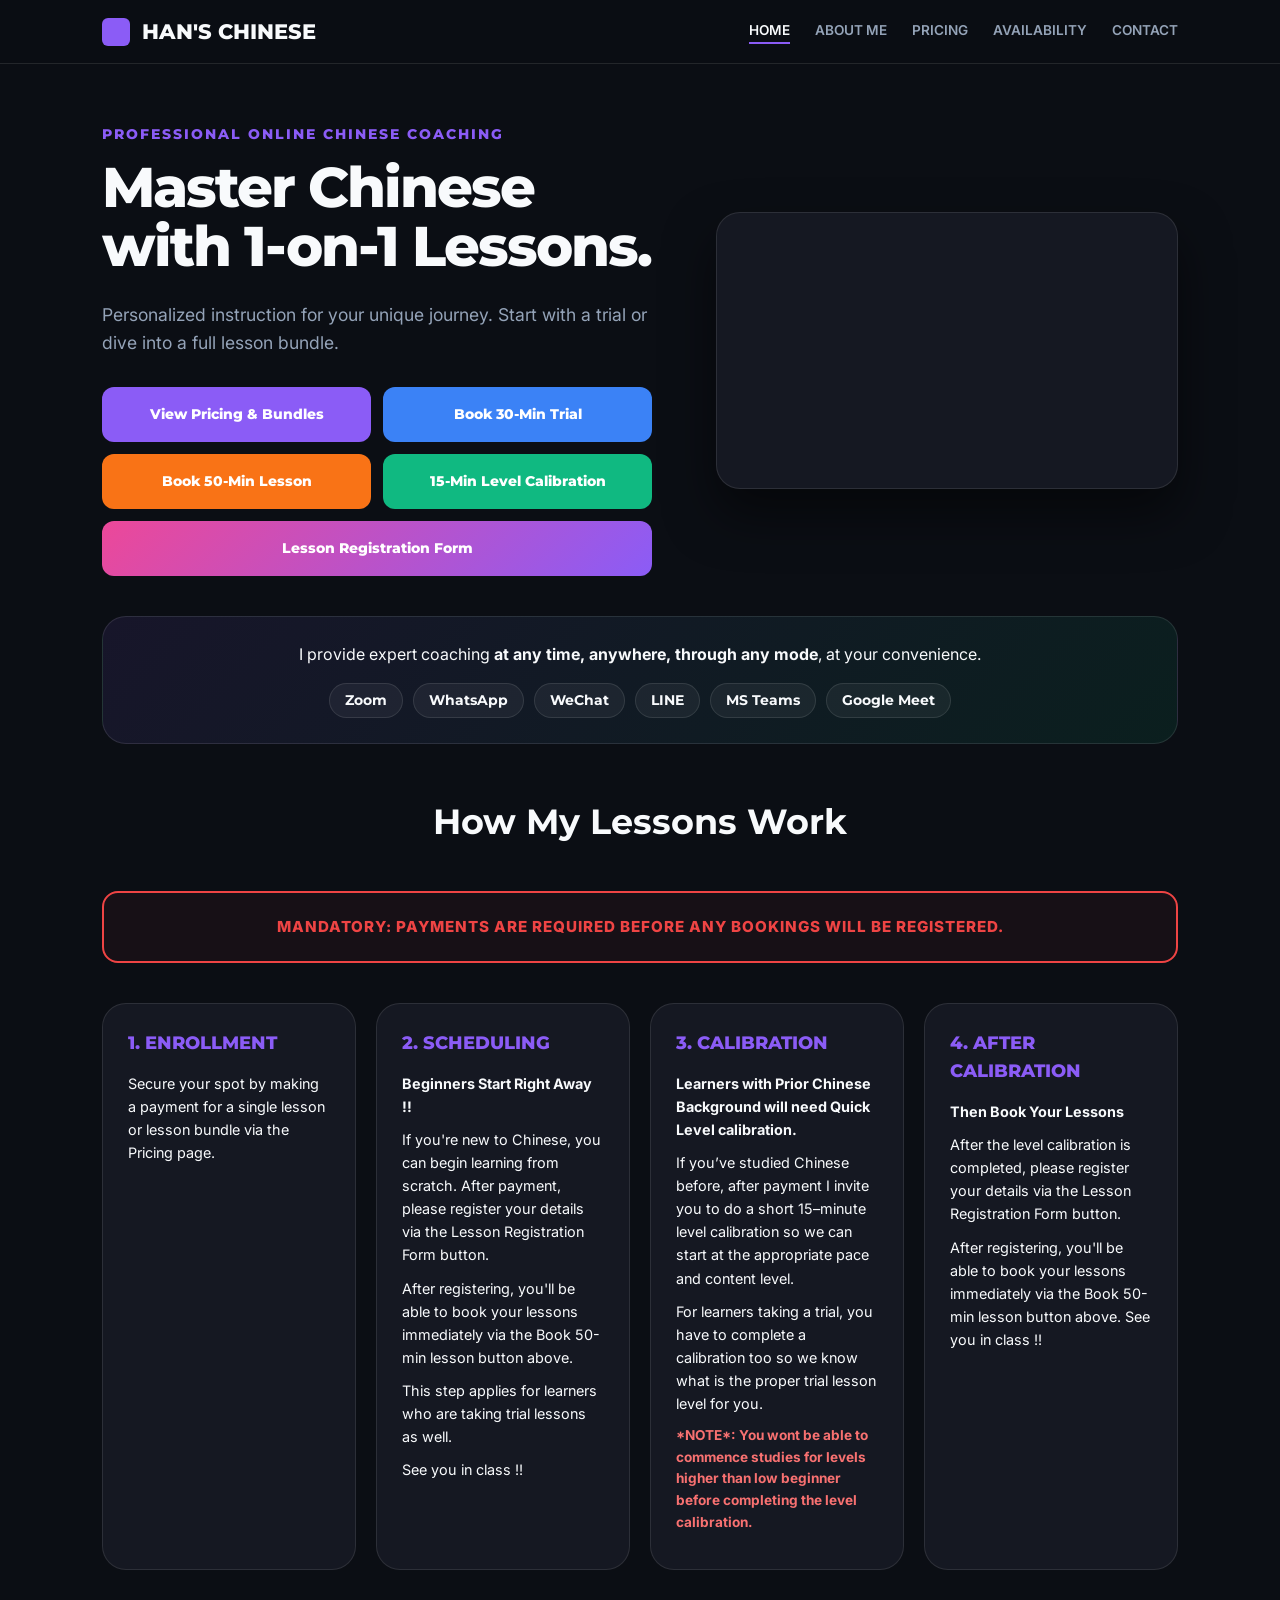
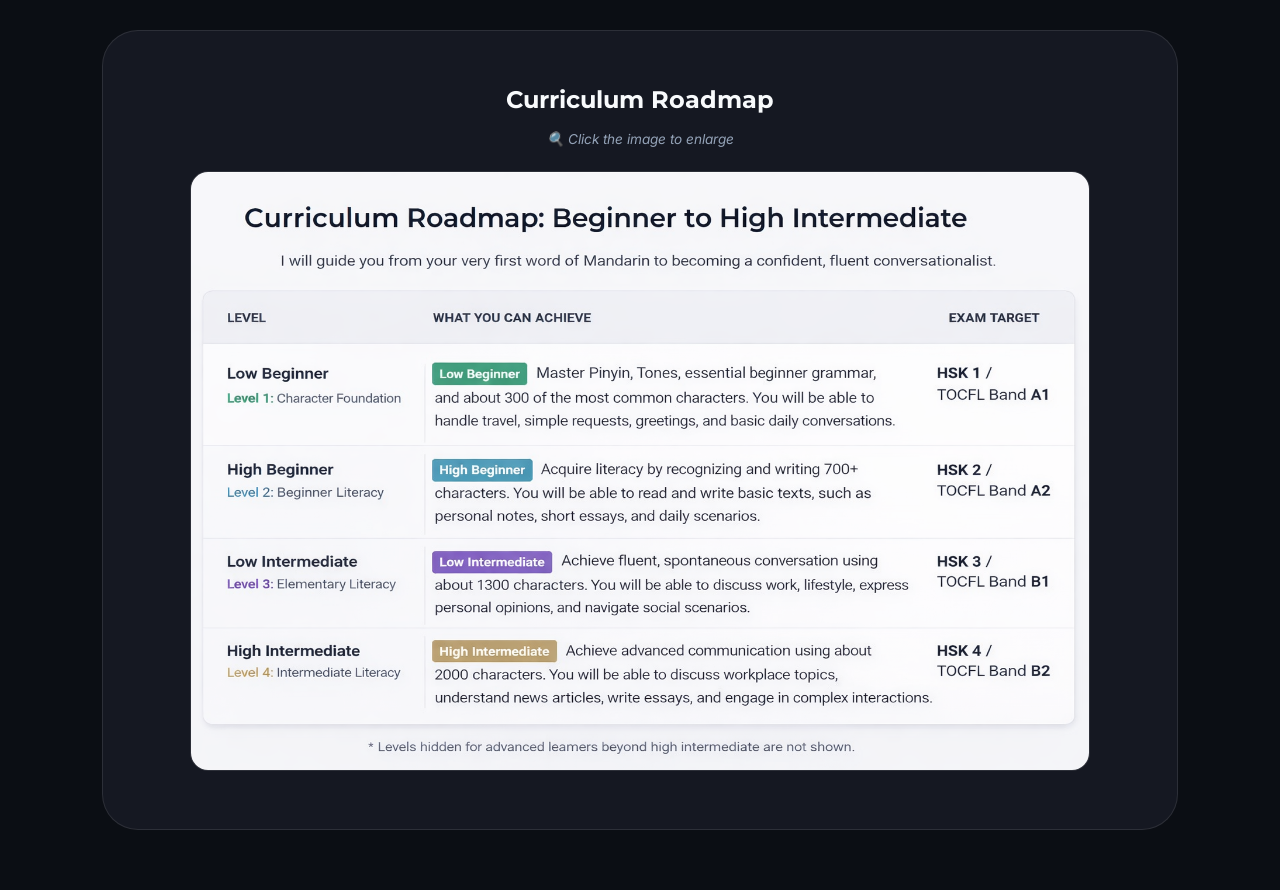
==== commit 6b6d0bad: "Update index.html" ====
--- a/index.html
+++ b/index.html
@@ -87,7 +87,6 @@
         .p-card h3 { font-size: 1.2rem; margin-bottom: 10px; }
         .p-card h2 { font-size: 3.5rem; margin-bottom: 25px; font-weight: 800; color: var(--text-main); }
         
-        /* QR Code Styling Updates */
         .qr-row { display: grid; grid-template-columns: repeat(3, 1fr); gap: 12px; margin: 15px 0 5px; }
         .qr-item { display: flex; flex-direction: column; align-items: center; gap: 6px; }
         .qr-label { font-size: 0.65rem; font-weight: 700; color: var(--text-dim); text-transform: uppercase; letter-spacing: 0.5px; }
@@ -159,14 +158,17 @@
             </div>
             <div class="step-card">
                 <div class="step-header">2. Scheduling</div>
-                <p><strong>Beginners Start Right Away</strong></p>
+                <p><strong>Beginners Start Right Away !!</strong></p>
                 <p>If you're new to Chinese, you can begin learning from scratch. After payment, please register your details via the Lesson Registration Form button.</p>
-                <p>After registering, you'll be able to book your lessons immediately via the Book 50-min lesson button above. See you in class !!</p>
+                <p>After registering, you'll be able to book your lessons immediately via the Book 50-min lesson button above.</p>
+                <p>This step applies for learners who are taking trial lessons as well.</p>
+                <p>See you in class !!</p>
             </div>
             <div class="step-card">
                 <div class="step-header">3. Calibration</div>
                 <p><strong>Learners with Prior Chinese Background will need Quick Level calibration.</strong></p>
                 <p>If you’ve studied Chinese before, after payment I invite you to do a short 15–minute level calibration so we can start at the appropriate pace and content level.</p>
+                <p>For learners taking a trial, you have to complete a calibration too so we know what is the proper trial lesson level for you.</p>
                 <p style="color: #f87171; font-weight: 700; font-size: 0.85rem;">*NOTE*: You wont be able to commence studies for levels higher than low beginner before completing the level calibration.</p>
             </div>
             <div class="step-card">
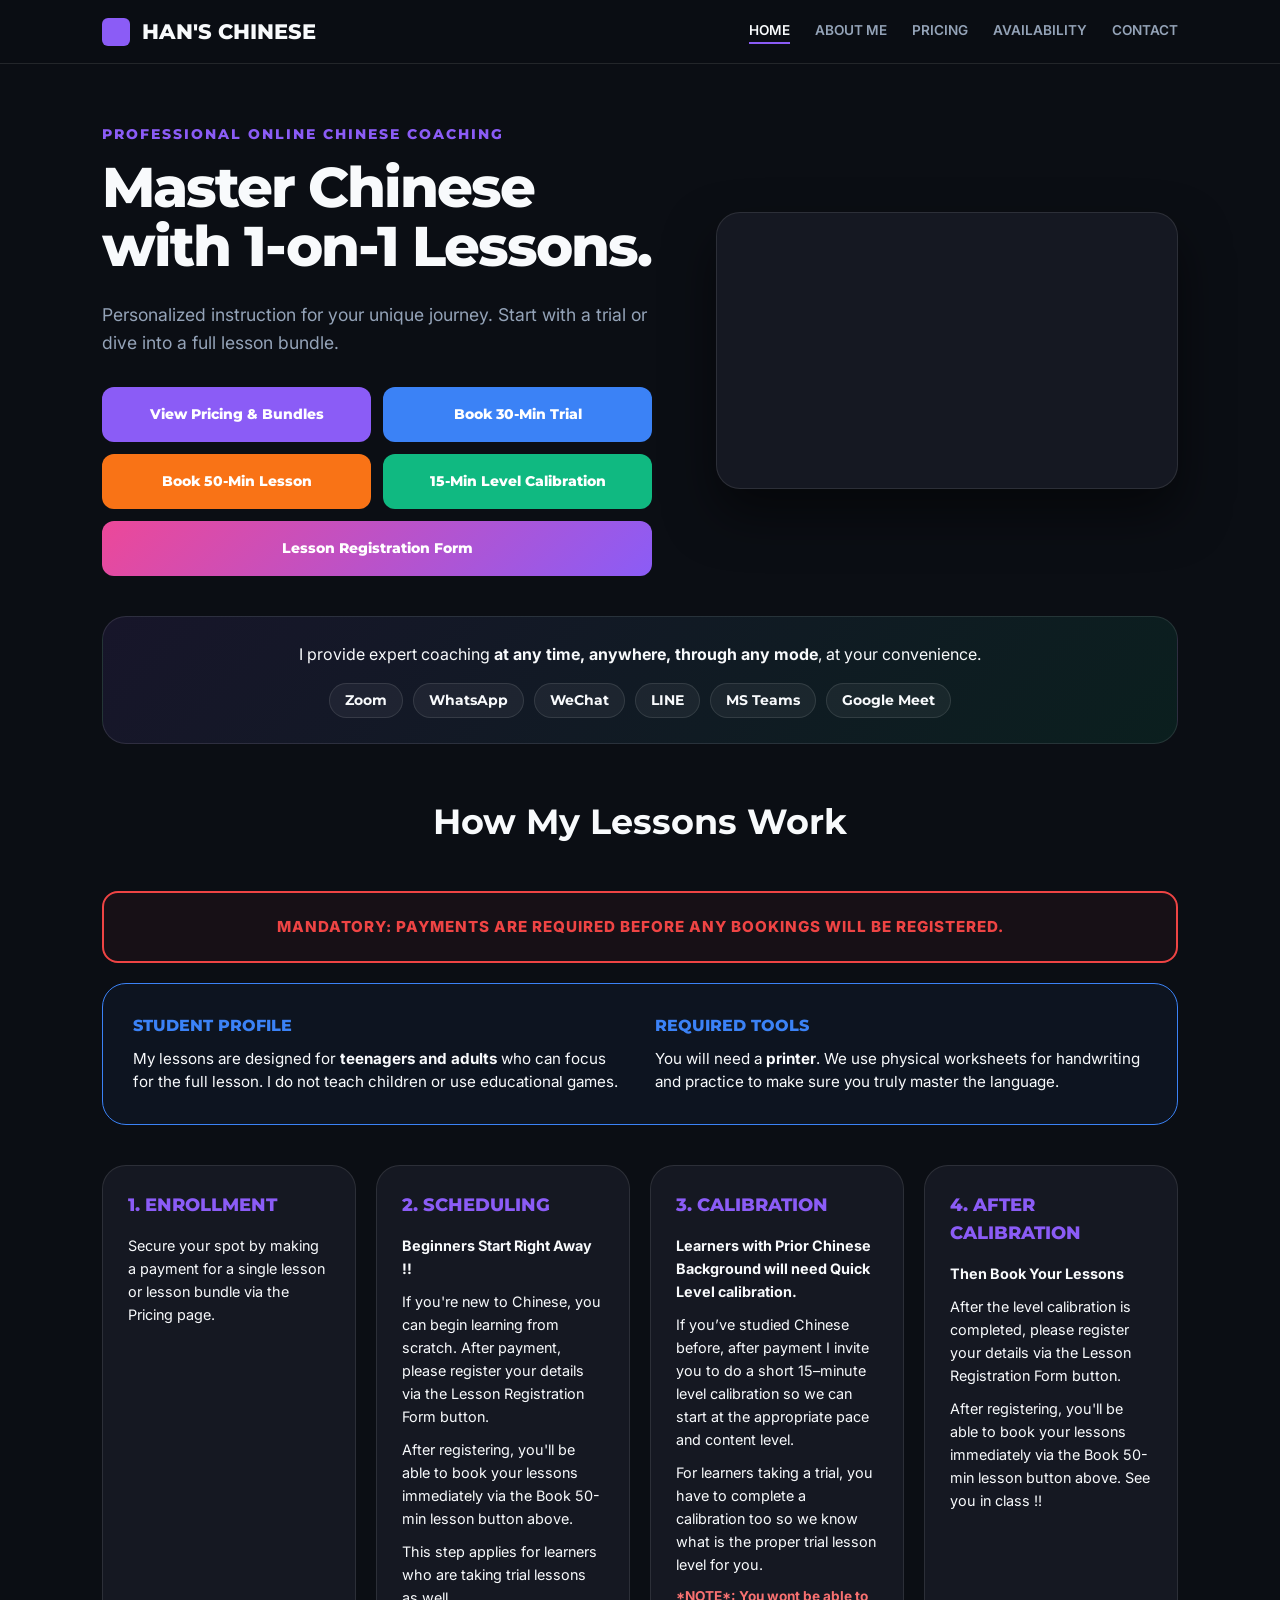
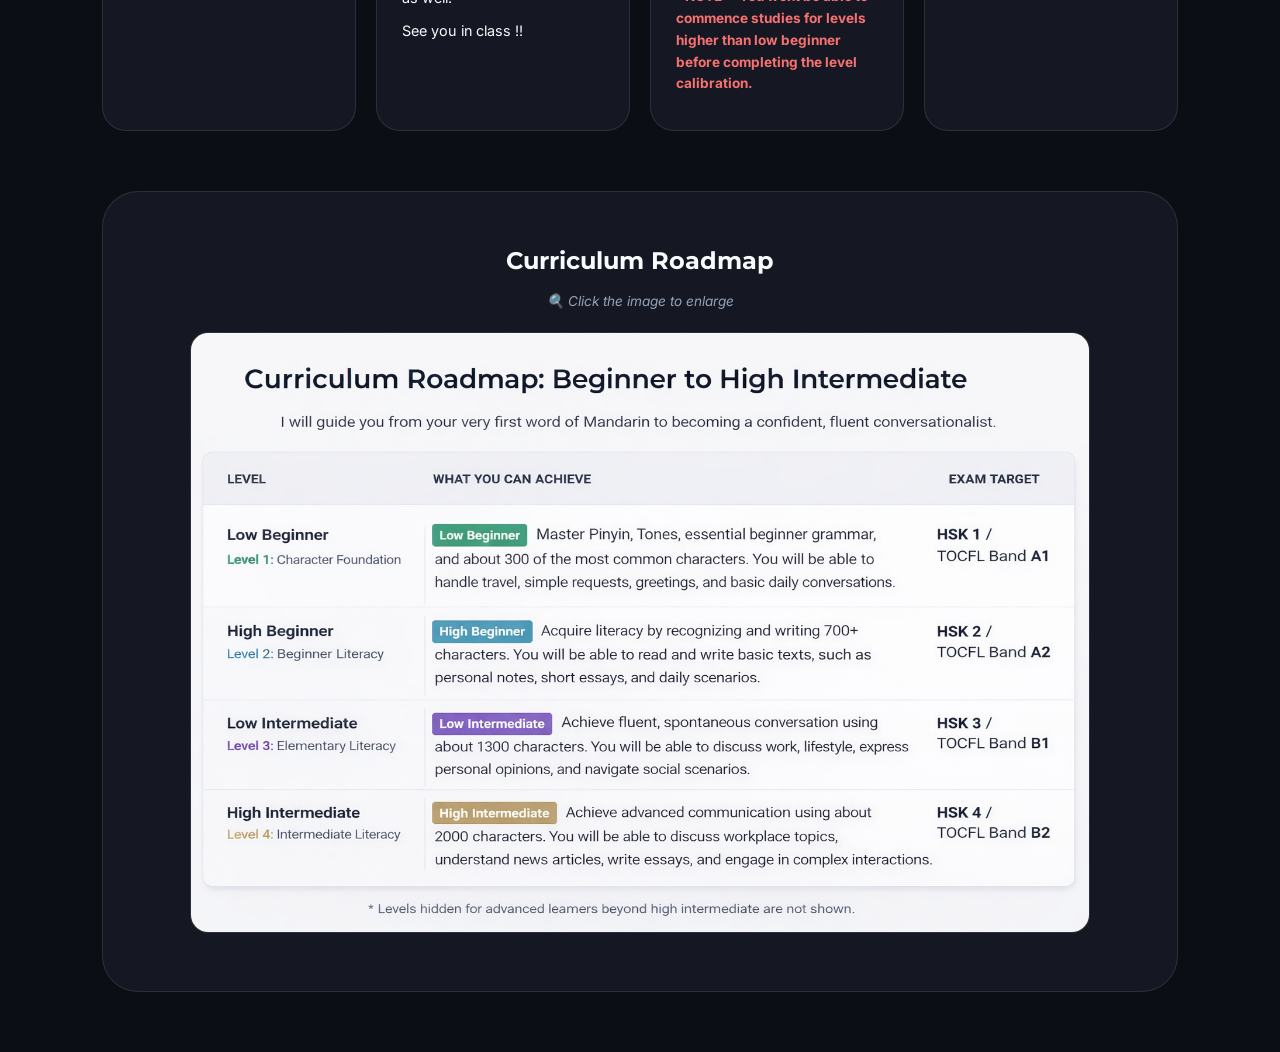
==== commit 7882d1ca: "Update index.html" ====
--- a/index.html
+++ b/index.html
@@ -28,7 +28,7 @@
             overflow-x: hidden;
         }
 
-        h1, h2, h3, .logo, .btn, .t-btn, .sub-head, .step-header, .mode-tag, .qr-label { font-family: 'Montserrat', sans-serif; }
+        h1, h2, h3, .logo, .btn, .t-btn, .sub-head, .step-header, .mode-tag, .qr-label, .req-title { font-family: 'Montserrat', sans-serif; }
 
         nav { 
             display: flex; justify-content: space-between; align-items: center; 
@@ -52,9 +52,16 @@
         .hero-content p { color: var(--text-dim); font-size: 1.1rem; margin-bottom: 30px; }
         .video-box { background: var(--card-bg); padding: 10px; border-radius: 24px; border: 1px solid var(--border); box-shadow: 0 25px 50px rgba(0,0,0,0.5); }
         .video-box iframe { width: 100%; aspect-ratio: 16/9; border-radius: 16px; border: none; }
+        
         .mode-highlight { background: linear-gradient(135deg, rgba(139, 92, 246, 0.1) 0%, rgba(16, 185, 129, 0.1) 100%); border: 1px solid var(--border); padding: 25px; border-radius: 24px; text-align: center; margin-bottom: 50px; }
         .mode-tags { display: flex; flex-wrap: wrap; justify-content: center; gap: 10px; margin-top: 15px; }
         .mode-tag { background: rgba(255,255,255,0.05); padding: 6px 15px; border-radius: 50px; font-size: 0.85rem; font-weight: 700; border: 1px solid var(--border); }
+
+        /* New Requirements Styling */
+        .req-container { background: rgba(59, 130, 246, 0.05); border: 1px solid var(--accent-blue); padding: 30px; border-radius: 24px; margin-bottom: 40px; display: grid; grid-template-columns: 1fr 1fr; gap: 30px; }
+        .req-title { color: var(--accent-blue); font-weight: 800; font-size: 1rem; margin-bottom: 10px; display: block; text-transform: uppercase; }
+        .req-item { font-size: 0.95rem; line-height: 1.5; }
+        .req-item strong { color: var(--text-main); }
 
         .btn-stack { display: grid; grid-template-columns: 1fr 1fr; gap: 12px; max-width: 550px; }
         .btn { padding: 16px; border-radius: 12px; border: none; font-weight: 800; cursor: pointer; transition: 0.3s; text-align: center; text-decoration: none; color: white; display: block; font-size: 0.9rem; }
@@ -67,7 +74,7 @@
         .btn:hover { transform: translateY(-3px); filter: brightness(1.1); box-shadow: 0 10px 20px rgba(0,0,0,0.2); }
         .btn-full { grid-column: span 2; }
 
-        .mandatory-box { border: 2px solid #ef4444; background: rgba(239, 68, 68, 0.05); color: #ef4444; padding: 22px; border-radius: 16px; text-align: center; font-weight: 800; margin: 40px 0; text-transform: uppercase; font-size: 0.95rem; letter-spacing: 1px; }
+        .mandatory-box { border: 2px solid #ef4444; background: rgba(239, 68, 68, 0.05); color: #ef4444; padding: 22px; border-radius: 16px; text-align: center; font-weight: 800; margin: 40px 0 20px; text-transform: uppercase; font-size: 0.95rem; letter-spacing: 1px; }
         .steps-grid { display: grid; grid-template-columns: repeat(4, 1fr); gap: 20px; margin-bottom: 60px; align-items: stretch; }
         .step-card { background: var(--card-bg); padding: 25px; border-radius: 24px; border: 1px solid var(--border); display: flex; flex-direction: column; }
         .step-header { font-weight: 800; color: var(--accent-purple); font-size: 1.1rem; margin-bottom: 15px; text-transform: uppercase; }
@@ -105,7 +112,7 @@
         #modal img { max-width: 100%; max-height: 90vh; border-radius: 12px; }
 
         @media (max-width: 1200px) { .steps-grid { grid-template-columns: repeat(2, 1fr); } }
-        @media (max-width: 768px) { .hero, .steps-grid { grid-template-columns: 1fr; } .btn-stack { grid-template-columns: 1fr; } .nav-links { display: none; } }
+        @media (max-width: 768px) { .hero, .steps-grid, .req-container { grid-template-columns: 1fr; } .btn-stack { grid-template-columns: 1fr; } .nav-links { display: none; } }
     </style>
 </head>
 <body>
@@ -149,7 +156,19 @@
         </div>
 
         <h2 style="text-align:center; font-size: 2.2rem; margin-bottom: 10px;">How My Lessons Work</h2>
+        
         <div class="mandatory-box">MANDATORY: Payments are required before any bookings will be registered.</div>
+
+        <div class="req-container">
+            <div class="req-item">
+                <span class="req-title">Student Profile</span>
+                My lessons are designed for <strong>teenagers and adults</strong> who can focus for the full lesson. I do not teach children or use educational games.
+            </div>
+            <div class="req-item">
+                <span class="req-title">Required Tools</span>
+                You will need a <strong>printer</strong>. We use physical worksheets for handwriting and practice to make sure you truly master the language.
+            </div>
+        </div>
 
         <div class="steps-grid">
             <div class="step-card">
